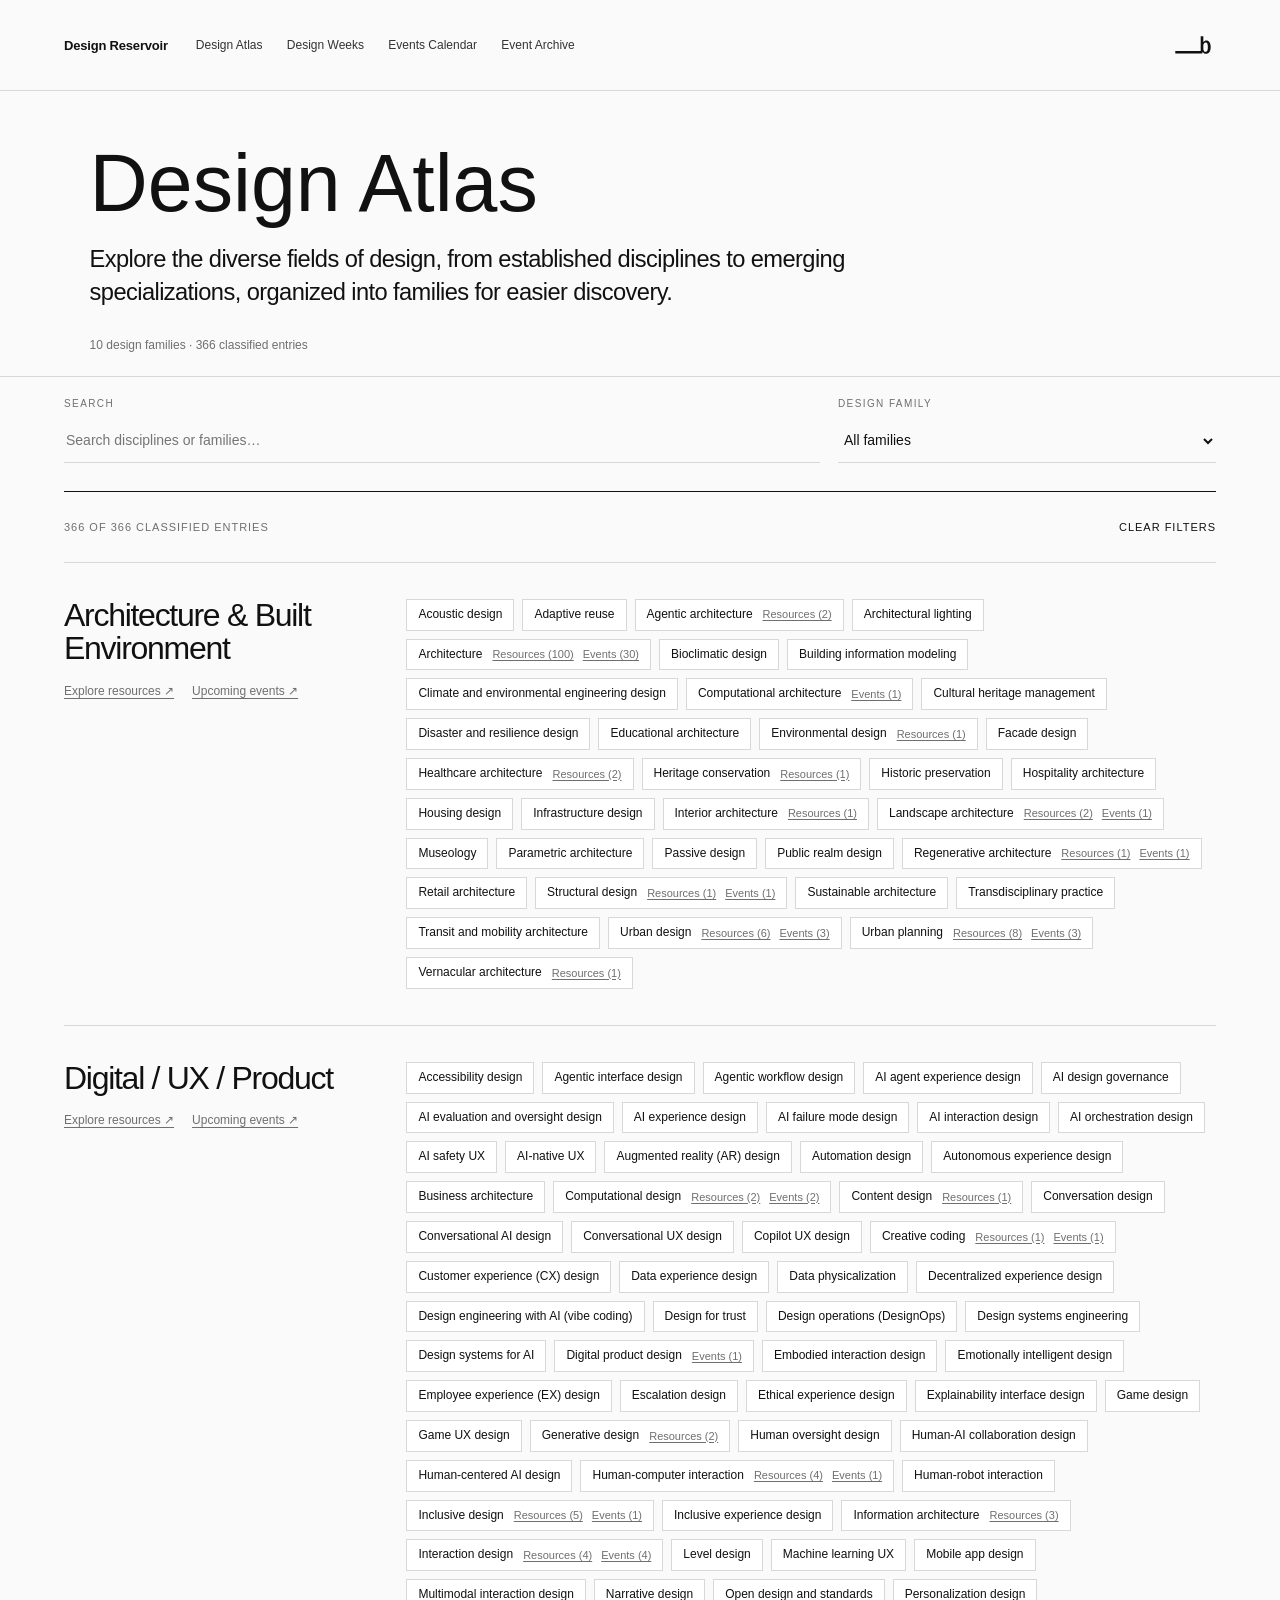
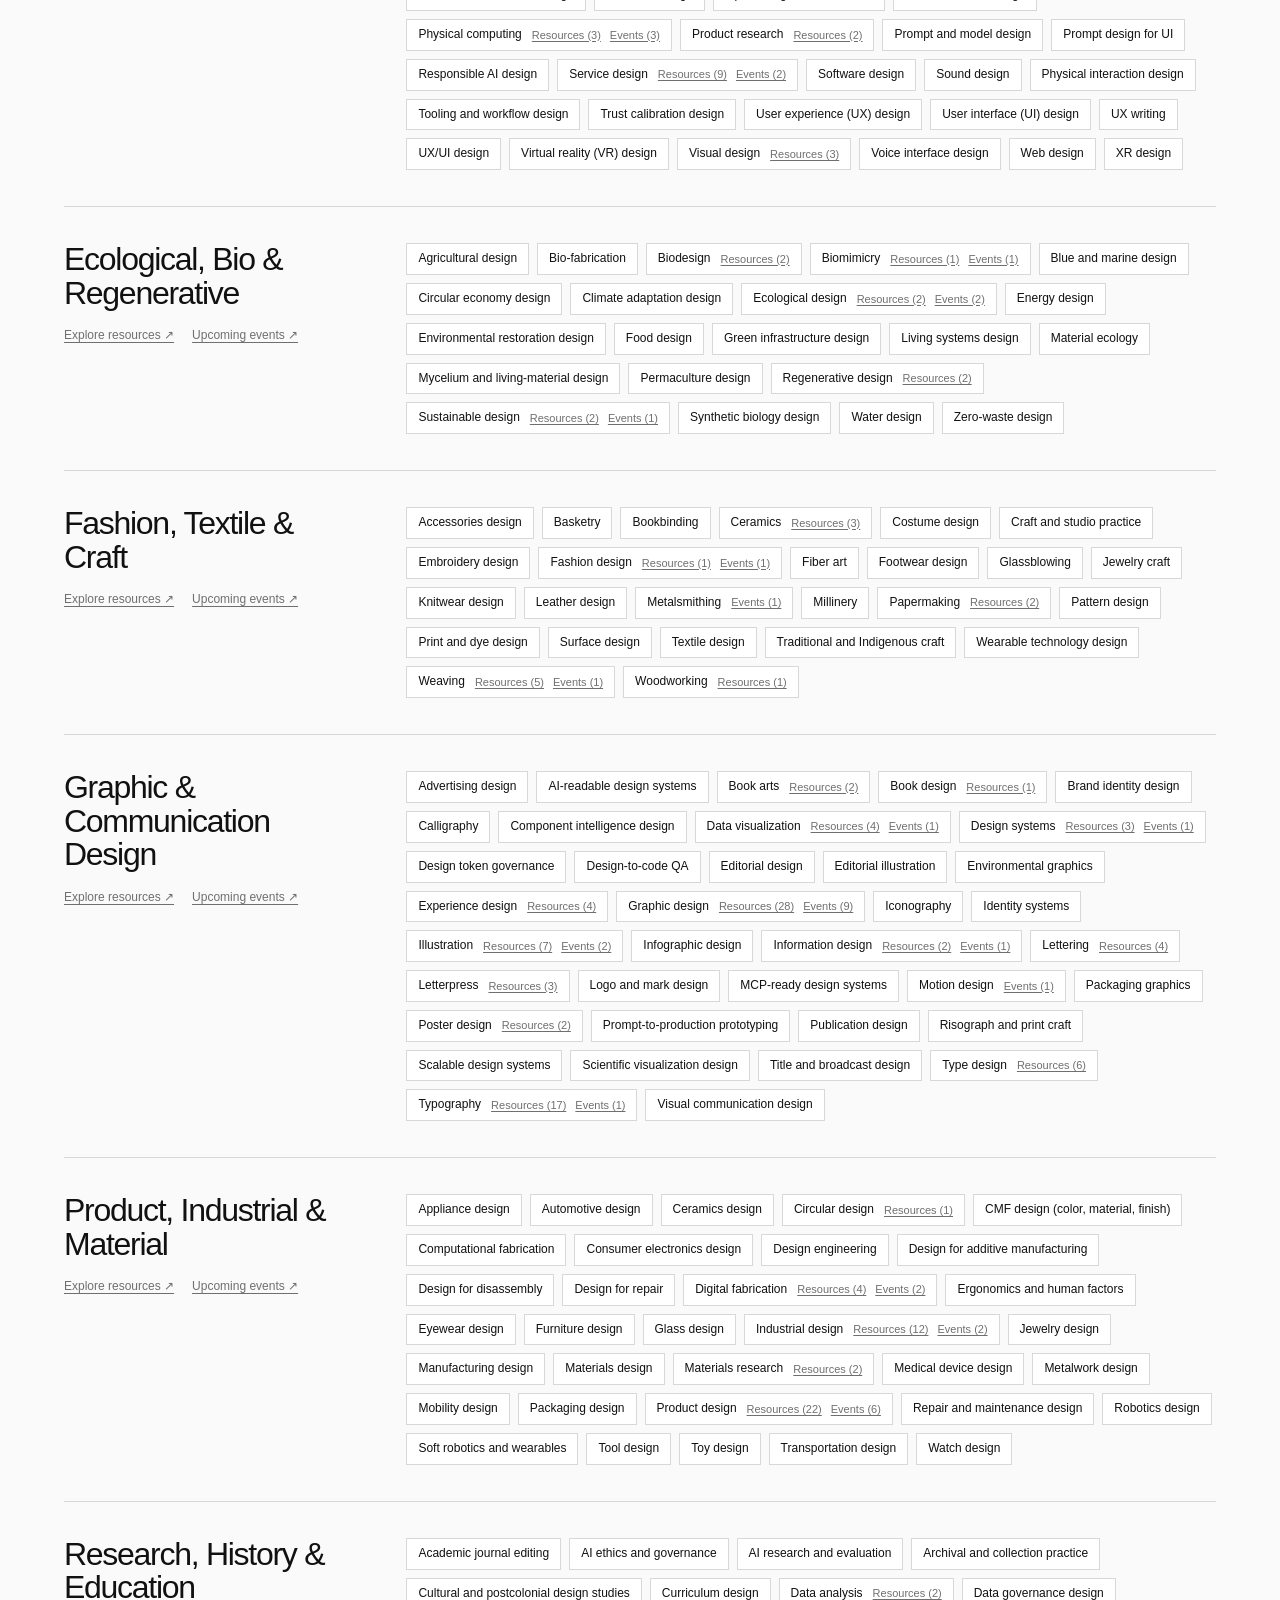
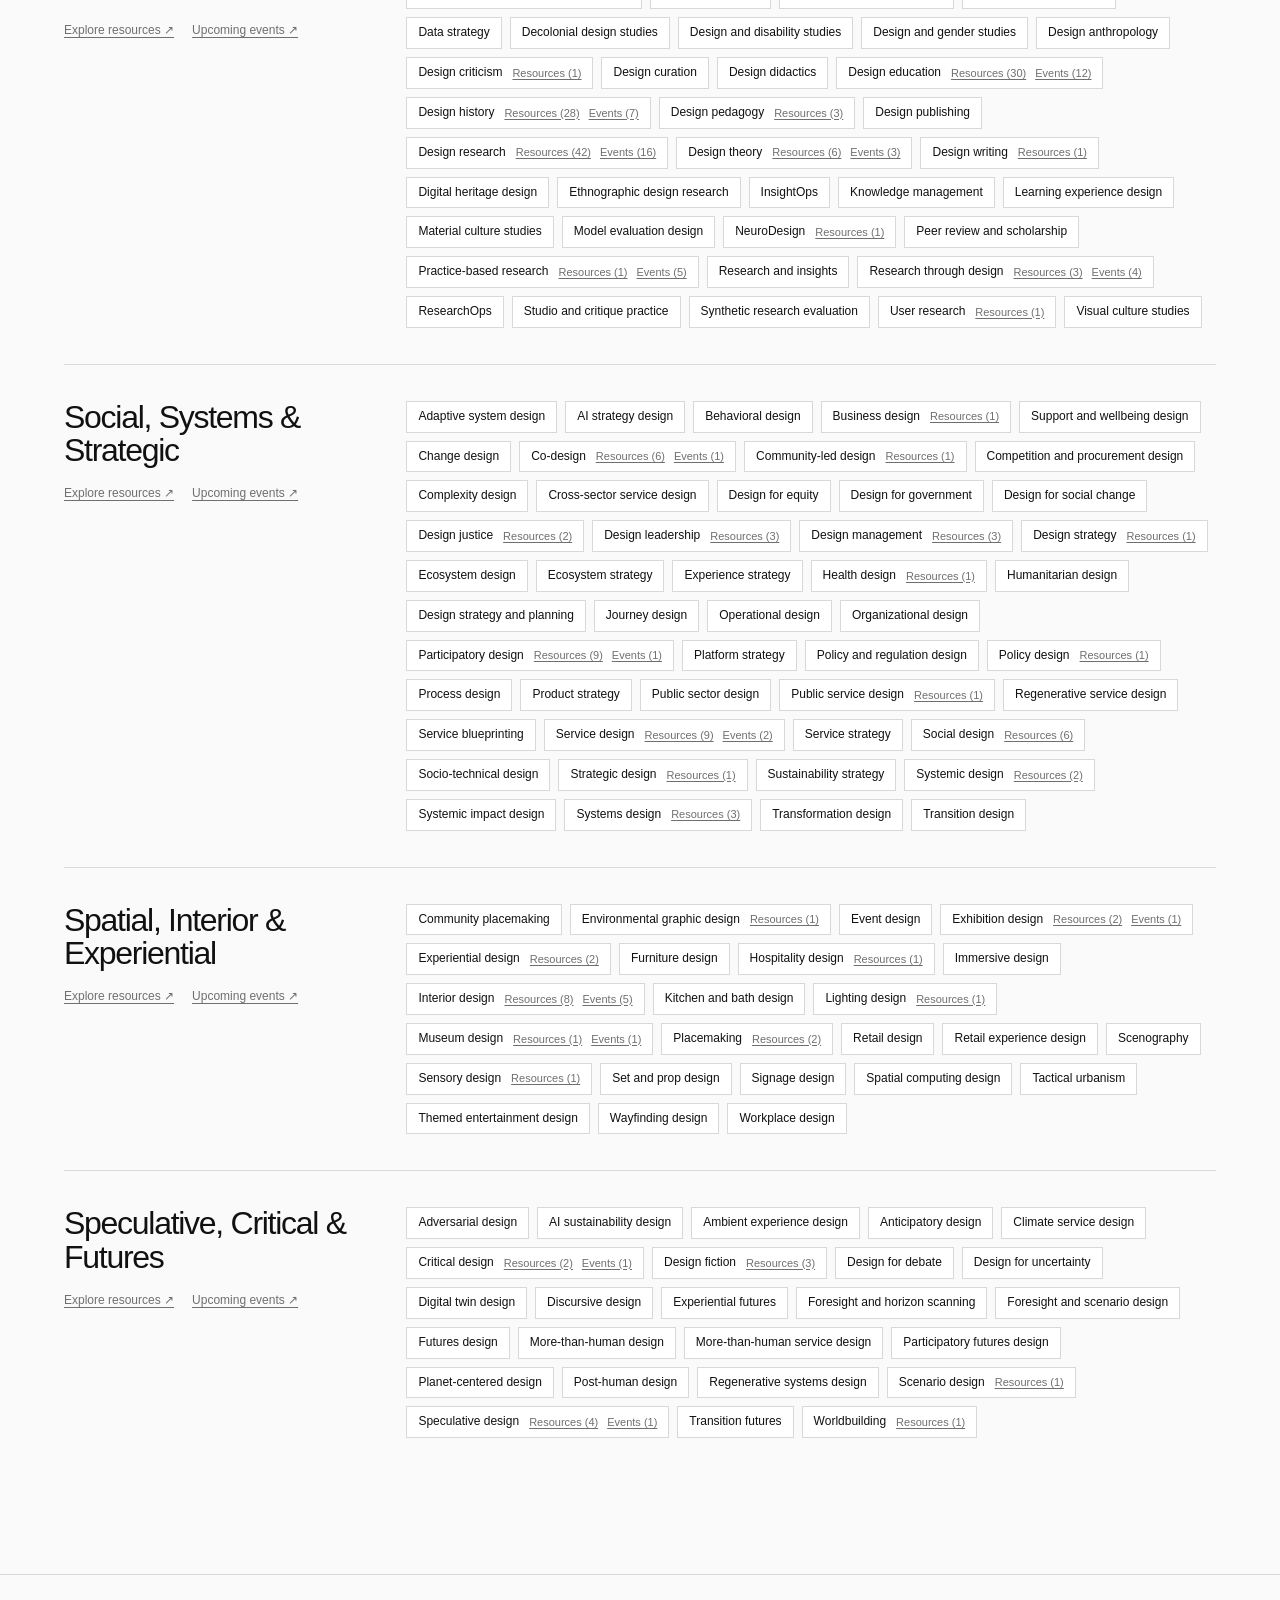
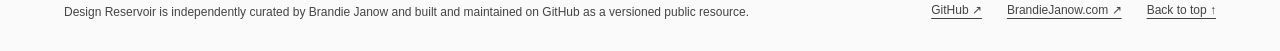
==== atlas/index.html @ b949bc86 "Refresh logo styling and archive analysis assets" ====
<!doctype html>
<html lang="en">
<head>
  <link rel="icon" type="image/png" href="../assets/favicon.png?v=20261018square">
  <meta charset="utf-8">
  <meta name="viewport" content="width=device-width,initial-scale=1">
  <meta name="description" content="The Design Atlas: a searchable interdisciplinary reference mapping hundreds of design practices across ten overlapping families.">
  <title>Design Atlas | Design Reservoir</title>
  <link rel="stylesheet" href="../styles.css?v=20261120logo46">
  <link rel="stylesheet" href="./styles.css?v=20261120logo46">

  <link rel="canonical" href="https://brandiejanow.github.io/design-reservoir/atlas/">
  <meta property="og:type" content="website">
  <meta property="og:title" content="Design Atlas | Design Reservoir">
  <meta property="og:description" content="The Design Atlas: a searchable interdisciplinary reference mapping hundreds of design practices across ten overlapping families.">
  <meta property="og:url" content="https://brandiejanow.github.io/design-reservoir/atlas/">
  <meta property="og:site_name" content="Design Reservoir">
  <meta property="og:image" content="https://brandiejanow.github.io/design-reservoir/assets/social-preview.png?v=20261030">
  <meta property="og:image:secure_url" content="https://brandiejanow.github.io/design-reservoir/assets/social-preview.png?v=20261030">
  <meta property="og:image:type" content="image/png">
  <meta property="og:image:width" content="1200">
  <meta property="og:image:height" content="630">
  <meta property="og:image:alt" content="Design Reservoir link preview graphic">
  <meta name="twitter:card" content="summary_large_image">
  <meta name="twitter:title" content="Design Atlas | Design Reservoir">
  <meta name="twitter:description" content="The Design Atlas: a searchable interdisciplinary reference mapping hundreds of design practices across ten overlapping families.">
  <meta name="twitter:image" content="https://brandiejanow.github.io/design-reservoir/assets/social-preview.png?v=20261030">
</head>
<body class="page-atlas">
  <header id="top" class="site-nav">
    <a class="site-home" href="../">Design Reservoir</a>
    <nav class="desktop-nav" aria-label="Sections">

      <a href="../atlas/" class="active" aria-current="page">Design Atlas</a>
      <a href="../design-weeks/">Design Weeks</a>
      <a href="../events/">Events Calendar</a>
      <a href="../events/archive.html">Event Archive</a>
    </nav>
    <details class="mobile-nav">
      <summary>Explore <span class="menu-symbol" aria-hidden="true">☰</span></summary>
      <nav aria-label="Mobile sections">
        <a href="../">All Resources</a>

        <a href="../atlas/" class="active" aria-current="page">Design Atlas</a>
        <a href="../design-weeks/">Design Weeks</a>
        <a href="../events/">Events Calendar</a>
        <a href="../events/archive.html">Event Archive</a>
      </nav>
    </details>
    <span class="name" aria-label="Brandie Janow logo"><img src="../assets/b-logo.svg" alt=""></span>
  </header>
  <main>
    <section class="hero">
      <h1>Design Atlas</h1>
      <p class="intro">Explore the diverse fields of design, from established disciplines to emerging specializations, organized into families for easier discovery.</p>
      <p class="meta"><span id="familyCount">10</span> design families · <span id="disciplineCount">…</span> classified entries</p>
    </section>
    <section class="directory atlas-directory">
      <div class="toolbar atlas-toolbar">
        <label class="search"><span>Search</span><input id="search" type="search" placeholder="Search disciplines or families…" autocomplete="off"></label>
        <label><span>Design family</span><select id="family"><option value="">All families</option></select></label>
      </div>
      <div class="directory-head"><p id="resultCount">Loading…</p><button id="clear" type="button">Clear filters</button></div>
      <div id="groups"></div>
      <p id="empty" class="empty" hidden>No disciplines match that search.</p>
    </section>
    
  </main>
<footer class="reservoir-footer"><p>Design Reservoir is independently curated by Brandie Janow and built and maintained on GitHub as a versioned public resource.</p><nav aria-label="Footer navigation"><a href="https://github.com/brandiejanow/design-reservoir" target="_blank" rel="noopener">GitHub ↗</a><a href="https://www.brandiejanow.com/" target="_top">BrandieJanow.com ↗</a><a href="#top" class="back-to-top">Back to top ↑</a></nav></footer>
  <script src="./app.js?v=20261022sources"></script>
</body>
</html>
---- styles.css ----
:root{--ink:#111;--muted:#6f6f6f;--line:#d8d8d8;--paper:#fafafa;--soft:#f6f6f4}
*{box-sizing:border-box}html{scroll-behavior:smooth}body{margin:0;background:var(--paper);color:var(--ink);font-family:"Helvetica Neue",Helvetica,Arial,sans-serif;-webkit-font-smoothing:antialiased}
a{color:inherit}.site-nav{min-height:82px;display:flex;align-items:center;justify-content:space-between;gap:28px;padding:22px clamp(22px,5vw,74px);border-bottom:1px solid var(--line)}
.name{text-decoration:none;display:inline-flex;align-items:center;margin-left:auto;flex:0 0 auto}.name img{width:46px;height:46px;display:block;object-fit:contain}.site-nav nav{display:flex;gap:28px;flex-wrap:wrap;justify-content:flex-end}.site-nav nav a{text-decoration:none;font-size:12px;color:#333}.site-nav nav a:hover{text-decoration:underline;text-underline-offset:4px}
main{max-width:1600px;margin:0 auto}.hero{padding:clamp(66px,9vw,142px) clamp(22px,7vw,108px) clamp(60px,8vw,112px);border-bottom:1px solid var(--line)}
.eyebrow{margin:0 0 28px;font-size:11px;text-transform:uppercase;letter-spacing:.18em}.hero h1{margin:0;max-width:1100px;font-weight:400;font-size:clamp(58px,9vw,138px);line-height:1.02;letter-spacing:0}
.reservoir-word{letter-spacing:.025em;font-kerning:none}.intro{max-width:780px;margin:44px 0 28px;font-size:clamp(20px,2.2vw,30px);line-height:1.28;letter-spacing:-.025em}.meta{margin:0;color:var(--muted);font-size:12px}
.directory{padding:34px clamp(22px,5vw,74px) 100px}.toolbar{display:grid;grid-template-columns:1.7fr repeat(3,1fr);gap:18px;padding:8px 0 28px;border-bottom:1px solid var(--ink)}
.toolbar label{display:flex;flex-direction:column;gap:10px}.toolbar label>span{font-size:10px;text-transform:uppercase;letter-spacing:.14em;color:var(--muted)}
input,select{width:100%;min-height:44px;border:0;border-bottom:1px solid var(--line);border-radius:0;background:transparent;padding:0 2px;font:inherit;font-size:14px;color:var(--ink);outline:none}
input:focus,select:focus{border-bottom-color:var(--ink)}.directory-head{display:flex;justify-content:space-between;align-items:center;padding:18px 0;color:var(--muted);font-size:11px;text-transform:uppercase;letter-spacing:.09em}
#clear{border:0;background:none;padding:0;font:inherit;font-size:11px;text-transform:uppercase;letter-spacing:.09em;color:var(--ink);cursor:pointer}
.resource-list{border-top:1px solid var(--line)}.resource{display:grid;grid-template-columns:minmax(190px,1fr) minmax(300px,1.8fr) minmax(180px,.9fr) 48px;gap:34px;align-items:start;padding:26px 0;border-bottom:1px solid var(--line)}
.resource h2{margin:0;font-weight:400;font-size:clamp(23px,2.2vw,34px);line-height:1.02;letter-spacing:-.04em}.description{margin:0;color:#393939;font-size:14px;line-height:1.55;max-width:720px}
.taxonomy{display:flex;flex-direction:column;gap:7px;font-size:11px;line-height:1.45;color:var(--muted)}.taxonomy strong{font-weight:400;color:var(--ink)}.visit{text-decoration:none;font-size:22px;line-height:1}.visit:hover{opacity:.45}
.empty{padding:70px 0;color:var(--muted)}.note{padding:48px clamp(22px,5vw,74px) 78px;border-top:1px solid var(--line)}.note p{max-width:820px;margin:0;font-size:14px;line-height:1.55;color:#3c3c3c}.note a{text-underline-offset:3px}
footer{display:flex;justify-content:space-between;gap:20px;padding:28px clamp(22px,5vw,74px);border-top:1px solid var(--line);font-size:11px;color:var(--muted)}footer a{text-underline-offset:3px}
body.embed .site-nav,body.embed footer{display:none}body.embed .hero{padding-top:42px}
@media(max-width:1050px){.toolbar{grid-template-columns:1fr 1fr}.resource{grid-template-columns:1fr 1.8fr 42px}.taxonomy{grid-column:1/3;flex-direction:row;flex-wrap:wrap;gap:6px 18px}.visit{grid-column:3;grid-row:1}}
@media(max-width:700px){.site-nav{align-items:center}.site-nav .desktop-nav{display:none}.hero h1{font-size:clamp(54px,18vw,84px);line-height:1.02}.toolbar{grid-template-columns:1fr}.resource{grid-template-columns:1fr 40px;gap:16px 18px}.resource h2{grid-column:1}.description{grid-column:1/3}.taxonomy{grid-column:1/3}.visit{grid-column:2;grid-row:1}.note{padding-bottom:56px}footer{flex-direction:column}}

.quick-links{display:flex;flex-wrap:wrap;gap:12px 28px;margin:25px 0 0;font-size:13px}.quick-links a{text-underline-offset:4px}


/* Consistent, accessible way back to the main index on every device. */
.site-home{font-size:13px;letter-spacing:-.015em;font-weight:600;text-decoration:none;white-space:nowrap;flex:0 0 auto}
.site-home:hover{text-decoration:underline;text-underline-offset:5px}
.desktop-nav{justify-content:center!important;gap:clamp(12px,1.9vw,28px)!important}
.mobile-nav{display:none;position:relative}
.mobile-nav summary{list-style:none;cursor:pointer;display:flex;align-items:center;justify-content:center;gap:9px;min-height:44px;min-width:100px;padding:0 10px;border:1px solid var(--line);font-size:12px}
.mobile-nav summary::-webkit-details-marker{display:none}
.mobile-nav summary:focus-visible,.site-home:focus-visible,.mobile-nav nav a:focus-visible{outline:2px solid var(--ink);outline-offset:3px}
.mobile-nav .menu-symbol{font-size:17px;font-weight:400;line-height:1}
.mobile-nav nav{position:absolute;right:0;top:calc(100% + 8px);z-index:30;width:min(280px,calc(100vw - 32px));display:flex!important;flex-direction:column;gap:0!important;flex-wrap:nowrap;align-items:stretch;justify-content:flex-start;background:var(--paper);border:1px solid var(--line);box-shadow:0 10px 20px rgba(0,0,0,.08)}
.mobile-nav nav a{padding:15px 19px;font-size:14px!important;min-height:48px;border-bottom:1px solid var(--line);text-decoration:none}
.mobile-nav nav a:last-child{border-bottom:0}
.mobile-nav nav a:hover,.mobile-nav nav a.active{background:var(--soft)}
@media(max-width:950px){
 .site-nav{padding:13px clamp(15px,4vw,30px);min-height:66px;gap:13px}
 .site-nav .desktop-nav{display:none}
 .mobile-nav{display:block;margin-left:auto}
 .name{margin-left:0}
 .name img{width:29px;height:29px}
}
@media(max-width:700px){
 .site-nav{align-items:center;flex-wrap:nowrap}
 .site-home{font-size:13px}
 .mobile-nav summary{min-width:89px}
 .hero{padding-top:clamp(43px,8vw,60px);padding-bottom:clamp(46px,8vw,75px)}
 body.embed .site-nav{display:flex}
 body.embed .hero{padding-top:46px}
}

/* Short directory pages keep the main index easy to browse. */
.pagination{display:flex;justify-content:space-between;align-items:center;gap:24px;padding:26px 0 0;font-size:13px}
.pagination[hidden]{display:none}
.pagination button{border:1px solid var(--ink);background:transparent;color:var(--ink);padding:11px 19px;cursor:pointer;font:inherit}
.pagination button:hover:not(:disabled){background:var(--ink);color:var(--paper)}
.pagination button:disabled{opacity:.26;cursor:default}
.pagination span{color:var(--muted)}
@media(max-width:700px){.pagination{gap:10px}.pagination button{padding:10px 13px}}

/* Consistent institutional footer across the Reservoir collections. */
.reservoir-footer{display:flex;justify-content:space-between;align-items:flex-start;flex-wrap:wrap;gap:20px 40px;padding:28px clamp(22px,5vw,74px);border-top:1px solid var(--line);font-size:12px;color:#444}
.reservoir-footer p{max-width:850px;margin:0;line-height:1.65}
.reservoir-footer nav{display:flex;align-items:center;flex-wrap:wrap;gap:14px 25px;margin-left:auto}
.reservoir-footer a{text-underline-offset:4px}
.reservoir-footer .back-to-top{font-weight:500;white-space:nowrap}
@media(max-width:700px){.reservoir-footer nav{margin-left:0}}

/* Compact discovery entrance and directory search. */
.compact-hero{padding-top:clamp(29px,3.9vw,59px);padding-bottom:24px}
.compact-hero .eyebrow{margin-bottom:16px}
.compact-hero h1{font-size:clamp(49px,6.3vw,98px);line-height:1.05}
.compact-hero .intro{max-width:920px;margin:17px 0 13px;font-size:clamp(17px,1.85vw,24px);line-height:1.42}
.index-counts{font-size:12px;color:#4b4b4b;line-height:1.65}
.index-counts>span[aria-hidden]{padding:0 6px}
.collection-origin{margin:6px 0 0;font-size:11px;letter-spacing:.015em;color:#666}
.collection-origin>span{padding:0 6px}
.search-section{padding:27px clamp(22px,5vw,74px) 25px;border-bottom:1px solid var(--line);max-width:1600px;margin:0 auto}
.search-intro{display:flex;align-items:baseline;justify-content:space-between;gap:10px 20px;margin-bottom:14px}
.search-intro h2{font-size:clamp(20px,2.1vw,29px);letter-spacing:-.025em;font-weight:400;margin:0}
.search-intro p{margin:0;color:#595959;font-size:12px;line-height:1.5}
.search-section .toolbar{padding:0}
.directory{padding-top:13px}
@media(max-width:820px){.search-intro{display:block}.search-intro p{margin-top:7px}.search-section .toolbar{grid-template-columns:repeat(2,minmax(0,1fr))}}
@media(max-width:600px){.compact-hero{padding:24px 22px 21px}.compact-hero h1{font-size:clamp(46px,10vw,73px)}.compact-hero .intro{font-size:17px}.search-section{padding:25px 22px}.search-section .toolbar{grid-template-columns:1fr}}

/* KoD keeps the same directory row styling; only its title color differs. */
.resource h2.kod-title{color:#0C1A3B}

/* Clear primary navigation through paginated directory results. */
.pagination #nextPage{background:#2F5CFF;color:#fff;border-color:#2F5CFF;font-weight:600;min-width:138px;box-shadow:0 2px 6px rgba(0,0,0,.12)}
.pagination #nextPage:hover:not(:disabled){background:#0C1A3B;border-color:#0C1A3B;color:#fff}
.pagination #nextPage:focus-visible{outline:3px solid #2F5CFF;outline-offset:3px}
.pagination #nextPage:disabled{background:#e7e7e7;border-color:#d0d0d0;color:#6f6f6f;box-shadow:none;opacity:1}

/* Shared title scale and Knowledge of Design accent palette. */
:root{--kod-yellow:#FFF500;--kod-red:#FF1A1A;--kod-blue:#2F5CFF;--kod-orange:#FF4B00;--kod-pink:#FF2D95;--kod-acid:#9FFF00;--kod-purple:#D43DFF;--kod-aqua:#00F5D4;--kod-gold:#FFC700;--kod-beige:#F5EADA;--kod-purple-text:#2B0A3D;--kod-aqua-text:#0C1A3B}
.hero:not(.compact-hero){padding-top:clamp(29px,3.9vw,59px);padding-bottom:24px}
.hero:not(.compact-hero) h1{font-size:clamp(49px,6.3vw,98px);line-height:1.05}
.hero:not(.compact-hero) .intro{margin-top:17px;font-size:clamp(17px,1.85vw,24px);line-height:1.42}
.compact-hero h1{color:var(--ink)}
.page-atlas .hero h1{color:var(--ink)}
.page-weeks .hero h1{color:var(--ink)}
.page-calendar .hero h1{color:var(--ink)}
.page-archive .hero h1{color:var(--ink)}
.pagination #nextPage{background:#0C1A3B;border-color:#0C1A3B}
.pagination #nextPage:hover:not(:disabled){background:#0C1A3B;border-color:#0C1A3B}
.pagination #nextPage:focus-visible{outline-color:#0C1A3B}
@media(max-width:600px){.hero:not(.compact-hero){padding:24px 22px 21px}.hero:not(.compact-hero) h1{font-size:clamp(46px,10vw,73px)}.hero:not(.compact-hero) .intro{font-size:17px}}
---- atlas/styles.css ----
.index-nav .active{text-decoration:underline;text-underline-offset:4px}.atlas-toolbar{grid-template-columns:2fr 1fr}.atlas-family{display:grid;grid-template-columns:minmax(240px,.8fr) minmax(0,2.2fr);gap:48px;padding:36px 0;border-top:1px solid var(--line)}.atlas-family h2{margin:0;font-size:clamp(24px,2.5vw,38px);font-weight:400;letter-spacing:-.04em;line-height:1.05}.discipline-grid{display:flex;flex-wrap:wrap;gap:8px}.discipline{border:1px solid var(--line);padding:8px 11px;font-size:12px;line-height:1.15;background:#fff}.discipline:hover{border-color:var(--ink)}body.embed .index-nav{display:none}@media(max-width:800px){.atlas-toolbar{grid-template-columns:1fr}.atlas-family{grid-template-columns:1fr;gap:20px;padding:28px 0}.discipline{font-size:11px}}
.atlas-family-heading{display:flex;flex-direction:column;align-items:flex-start;gap:18px}.atlas-family-links{display:flex;flex-wrap:wrap;gap:8px 18px;font-size:12px}.atlas-family-links a{color:var(--muted);text-decoration:underline;text-underline-offset:3px}.atlas-family-links a:hover{color:var(--ink)}.discipline{display:inline-flex;align-items:center;gap:10px;flex-wrap:wrap;max-width:100%}.discipline-links{display:inline-flex;gap:9px;align-items:center;font-size:11px}.discipline-links a{color:var(--muted);text-decoration:underline;text-underline-offset:2px}.discipline-links a:hover{color:var(--ink)}
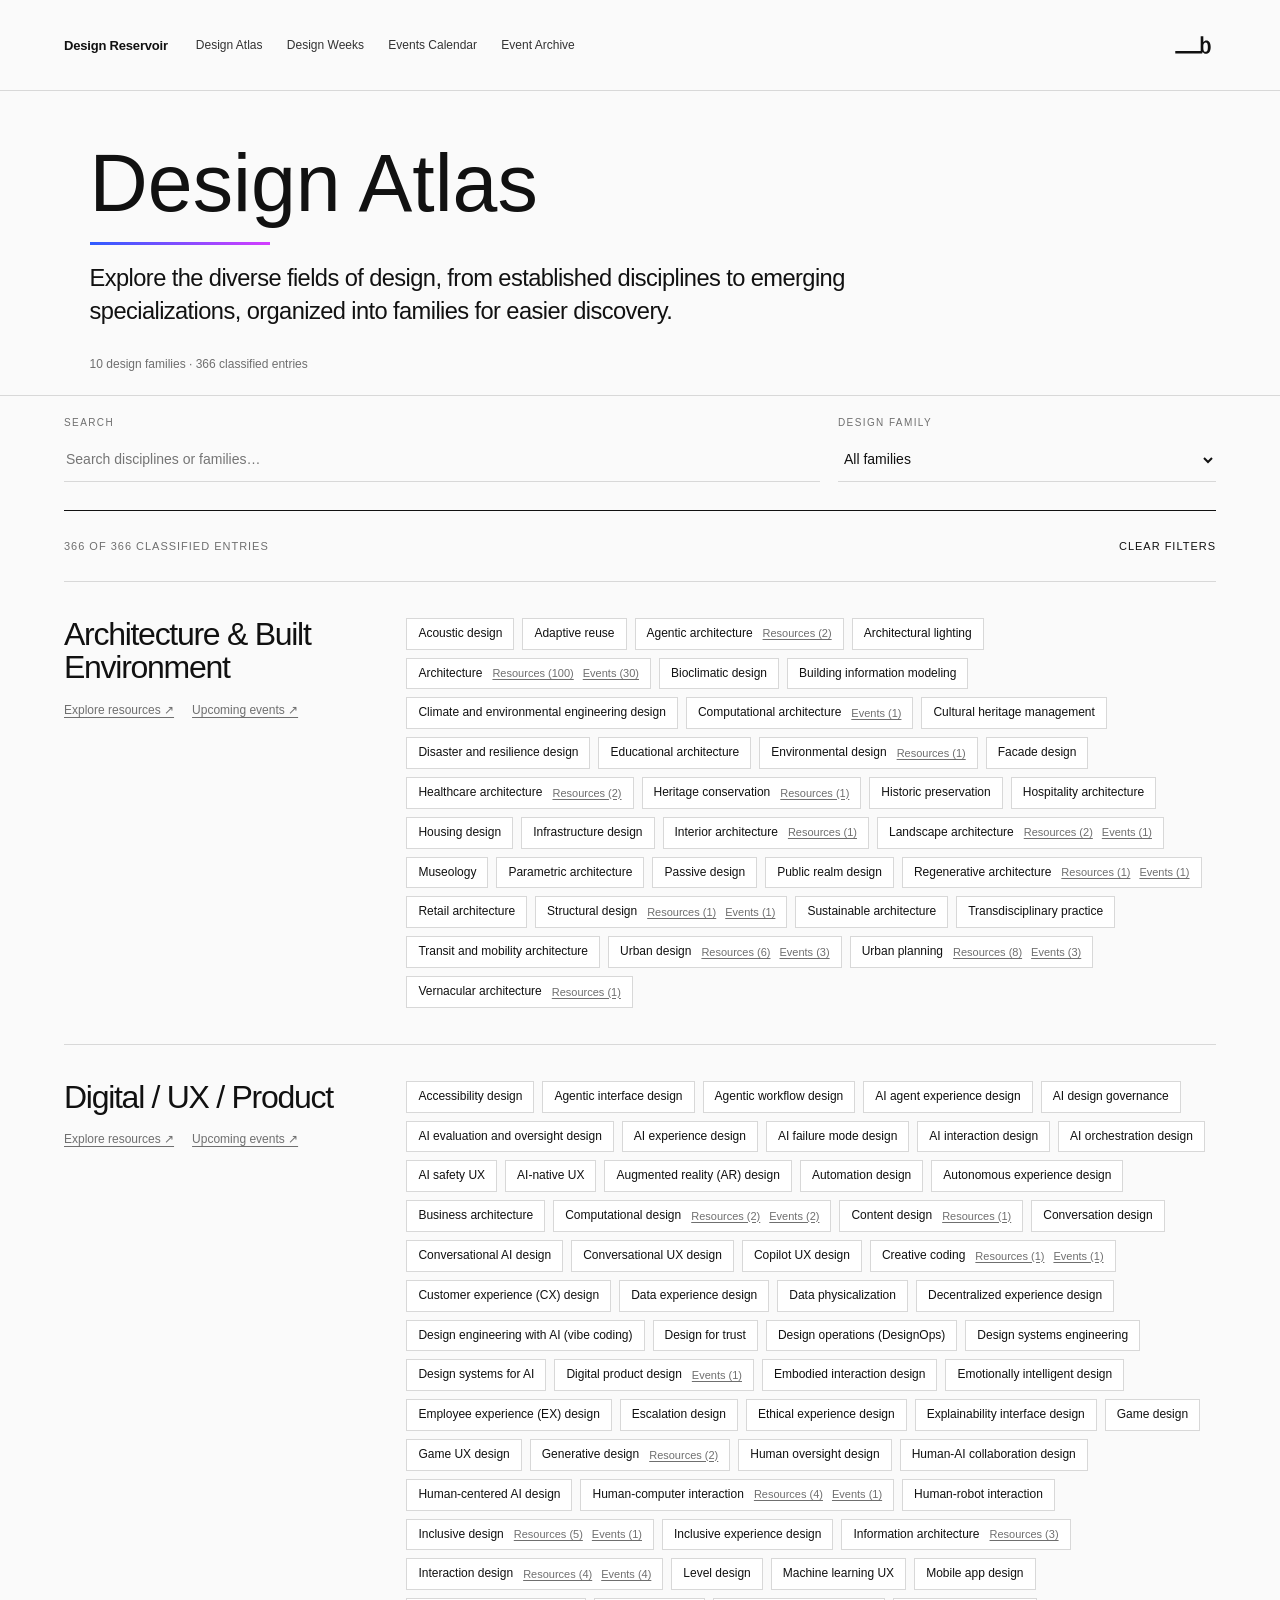
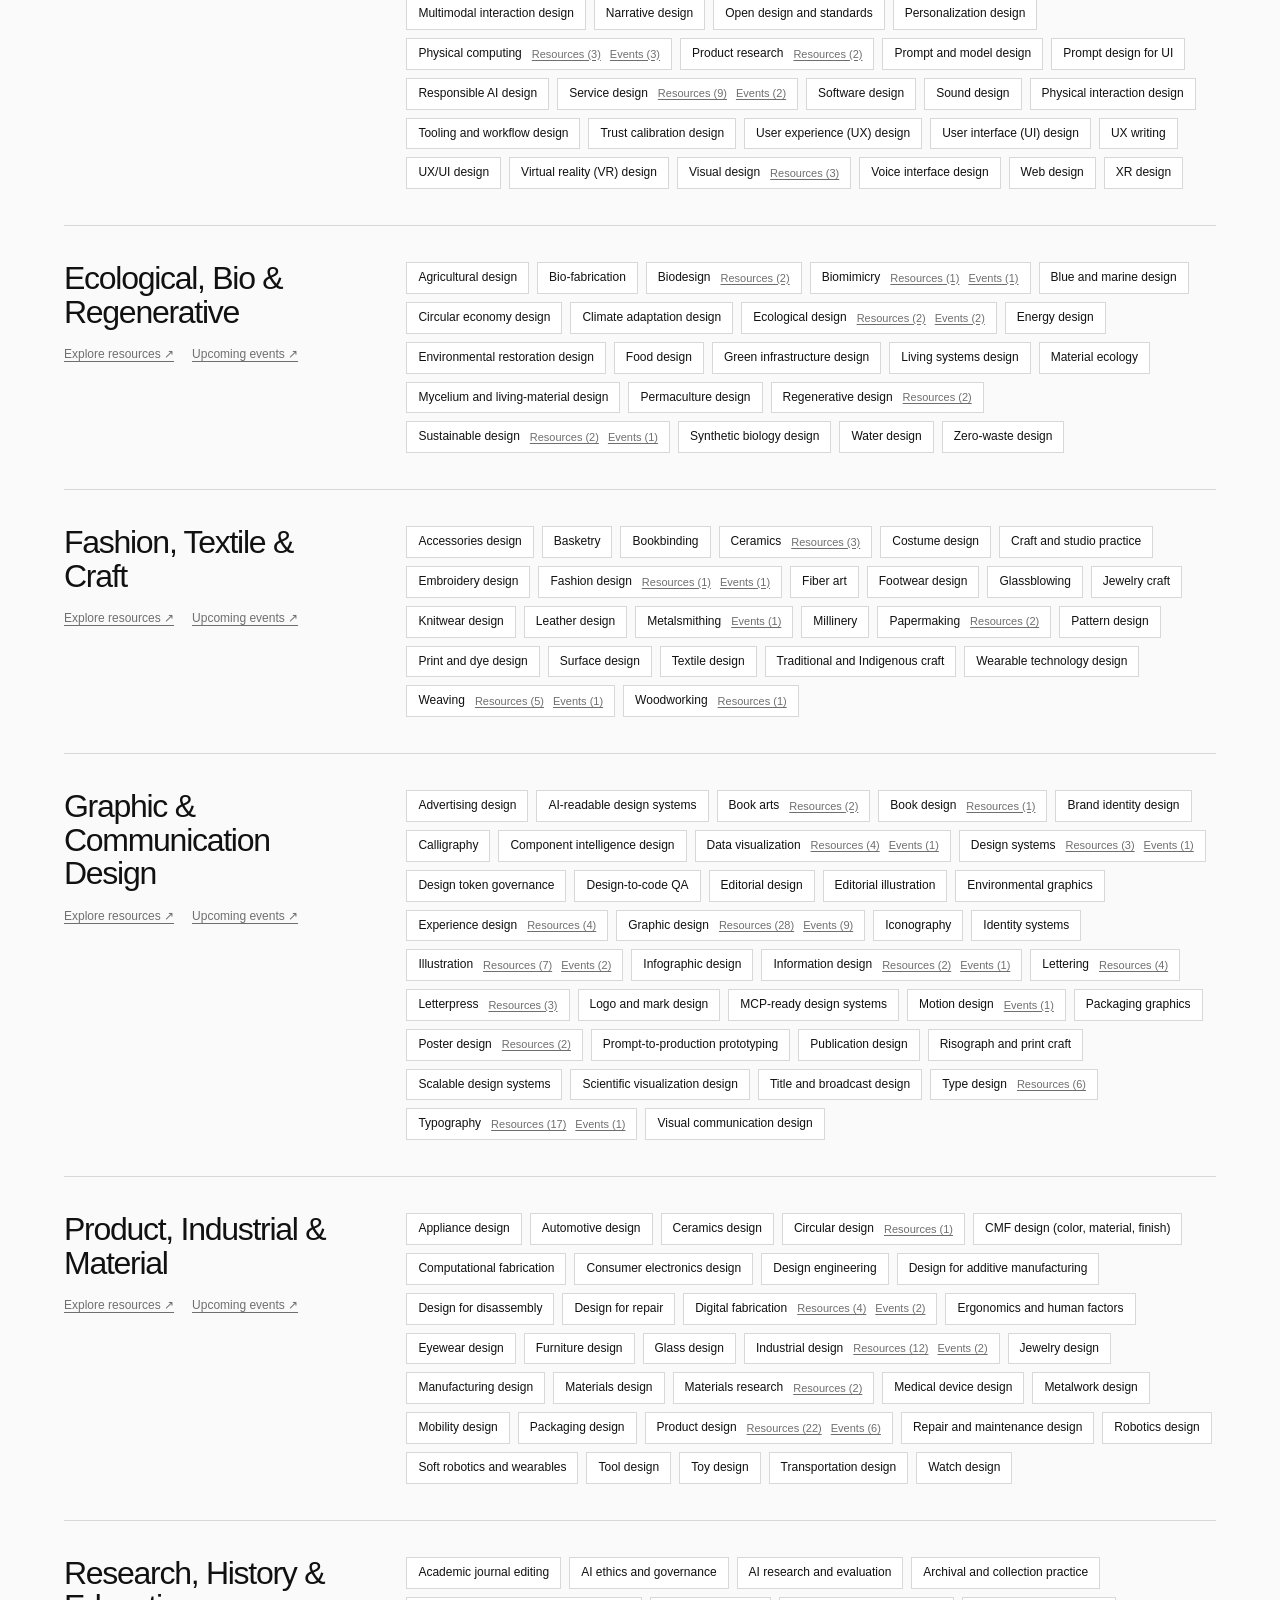
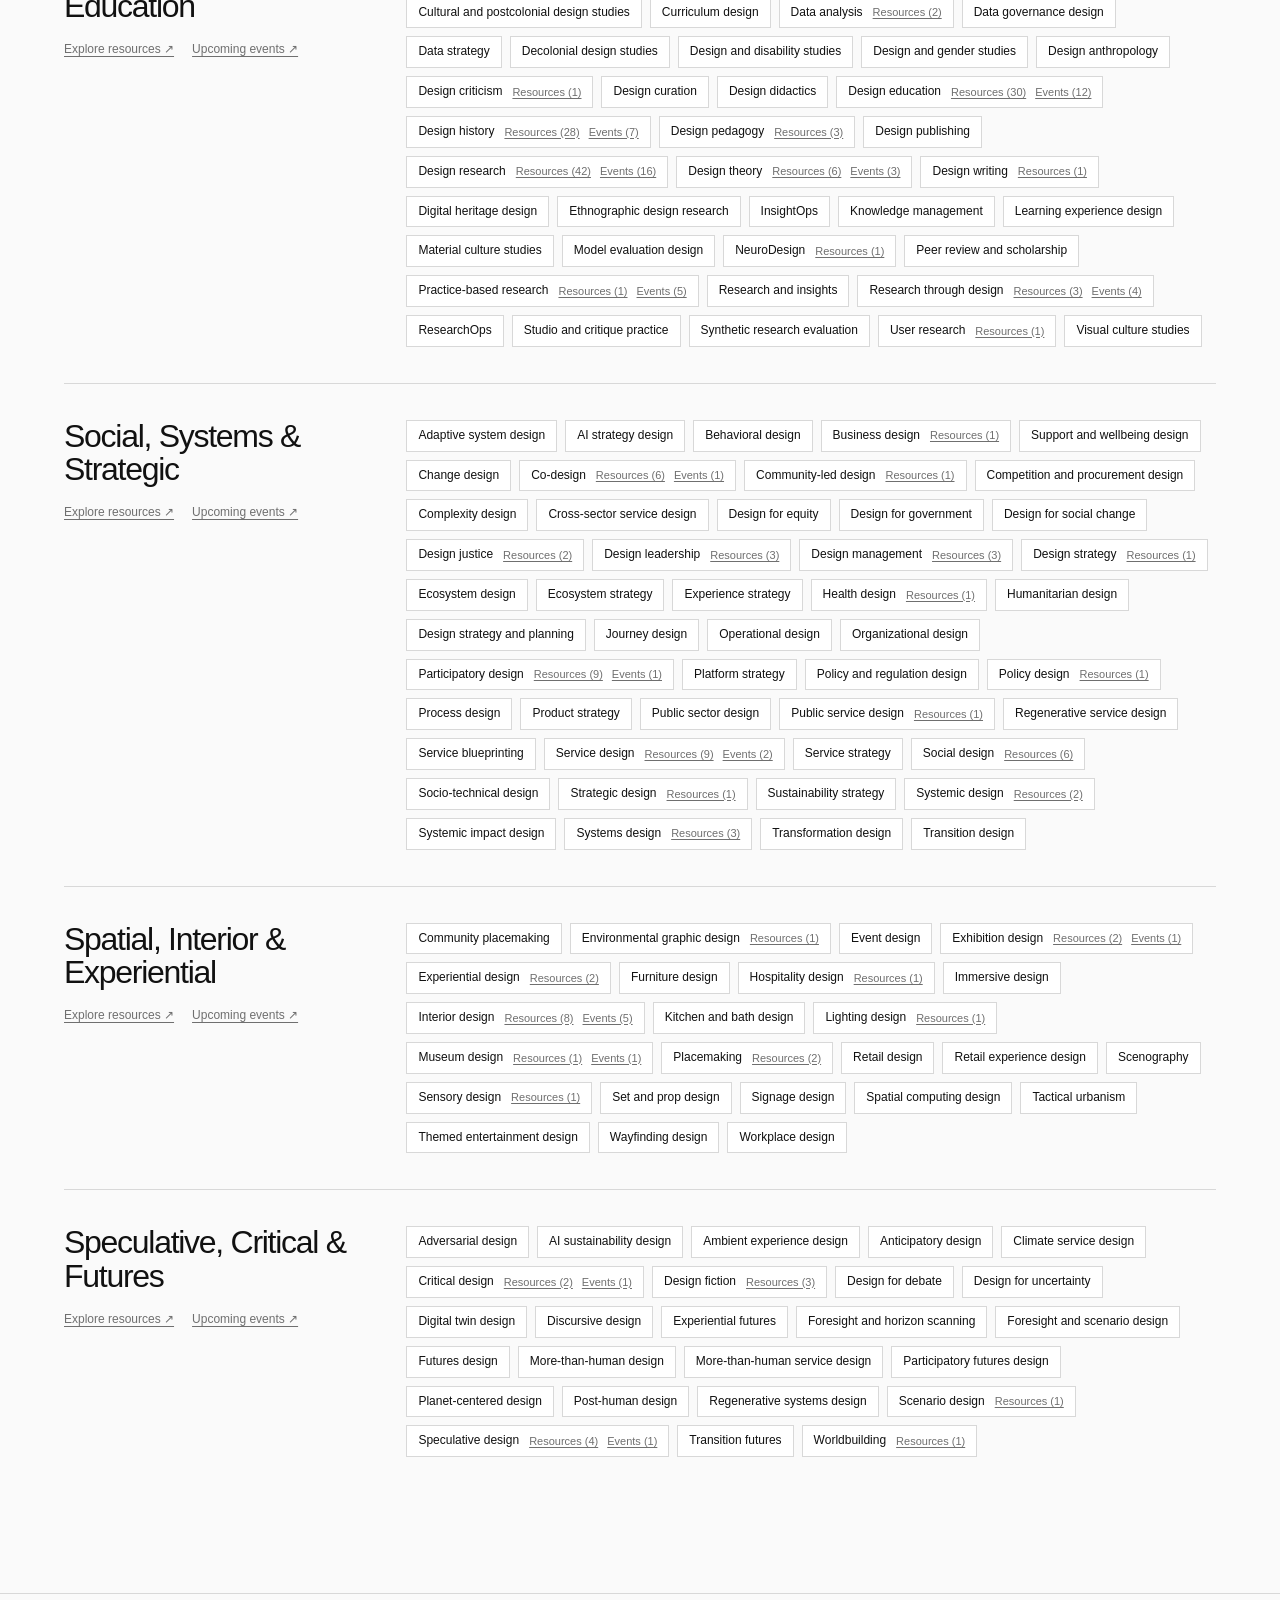
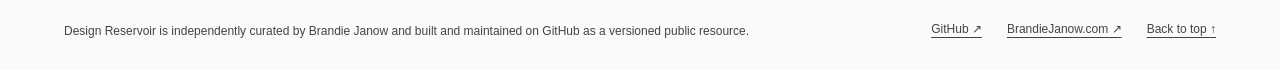
==== commit 092c6b96: "Load approved KoD brand gradient accent stylesheet" ====
--- a/atlas/index.html
+++ b/atlas/index.html
@@ -6,8 +6,8 @@
   <meta name="viewport" content="width=device-width,initial-scale=1">
   <meta name="description" content="The Design Atlas: a searchable interdisciplinary reference mapping hundreds of design practices across ten overlapping families.">
   <title>Design Atlas | Design Reservoir</title>
-  <link rel="stylesheet" href="../styles.css?v=20261120logo46">
-  <link rel="stylesheet" href="./styles.css?v=20261120logo46">
+  <link rel="stylesheet" href="../styles.css?v=20261120kodbrandgradient">
+  <link rel="stylesheet" href="./styles.css?v=20261120kodbrandgradient">
 
   <link rel="canonical" href="https://brandiejanow.github.io/design-reservoir/atlas/">
   <meta property="og:type" content="website">
--- a/styles.css
+++ b/styles.css
@@ -109,3 +109,12 @@
 .pagination #nextPage:hover:not(:disabled){background:#0C1A3B;border-color:#0C1A3B}
 .pagination #nextPage:focus-visible{outline-color:#0C1A3B}
 @media(max-width:600px){.hero:not(.compact-hero){padding:24px 22px 21px}.hero:not(.compact-hero) h1{font-size:clamp(46px,10vw,73px)}.hero:not(.compact-hero) .intro{font-size:17px}}
+
+/* KoD Brand Book 2026: restrained title accent, official colors only.
+   Electric Blue #2F5CFF + Electric Purple #D43DFF.
+   Keep headings black and all archive data visualization neutral. */
+.hero h1::after{
+  content:"";display:block;width:clamp(100px,15vw,180px);height:3px;
+  margin-top:16px;background:linear-gradient(90deg,#2F5CFF 0%,#D43DFF 100%);
+}
+@media(max-width:600px){.hero h1::after{width:110px;height:3px;margin-top:12px}}
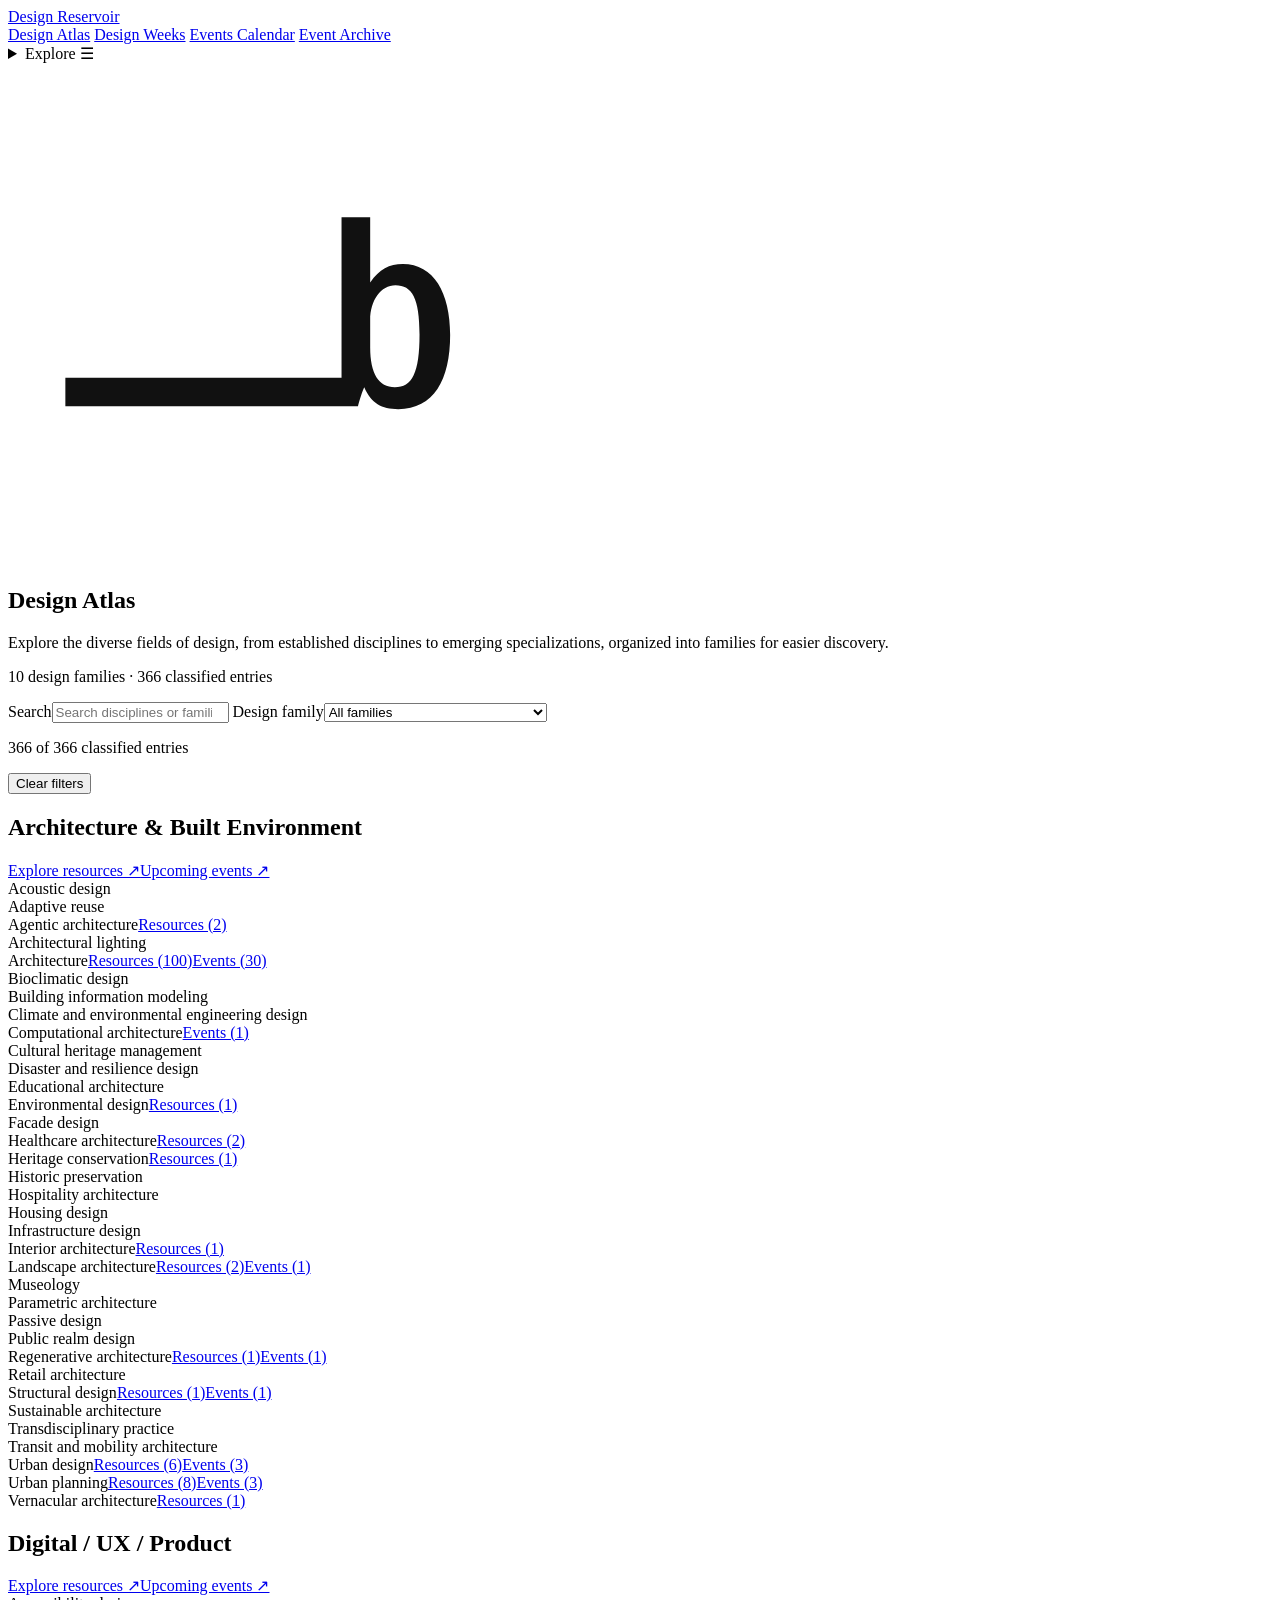
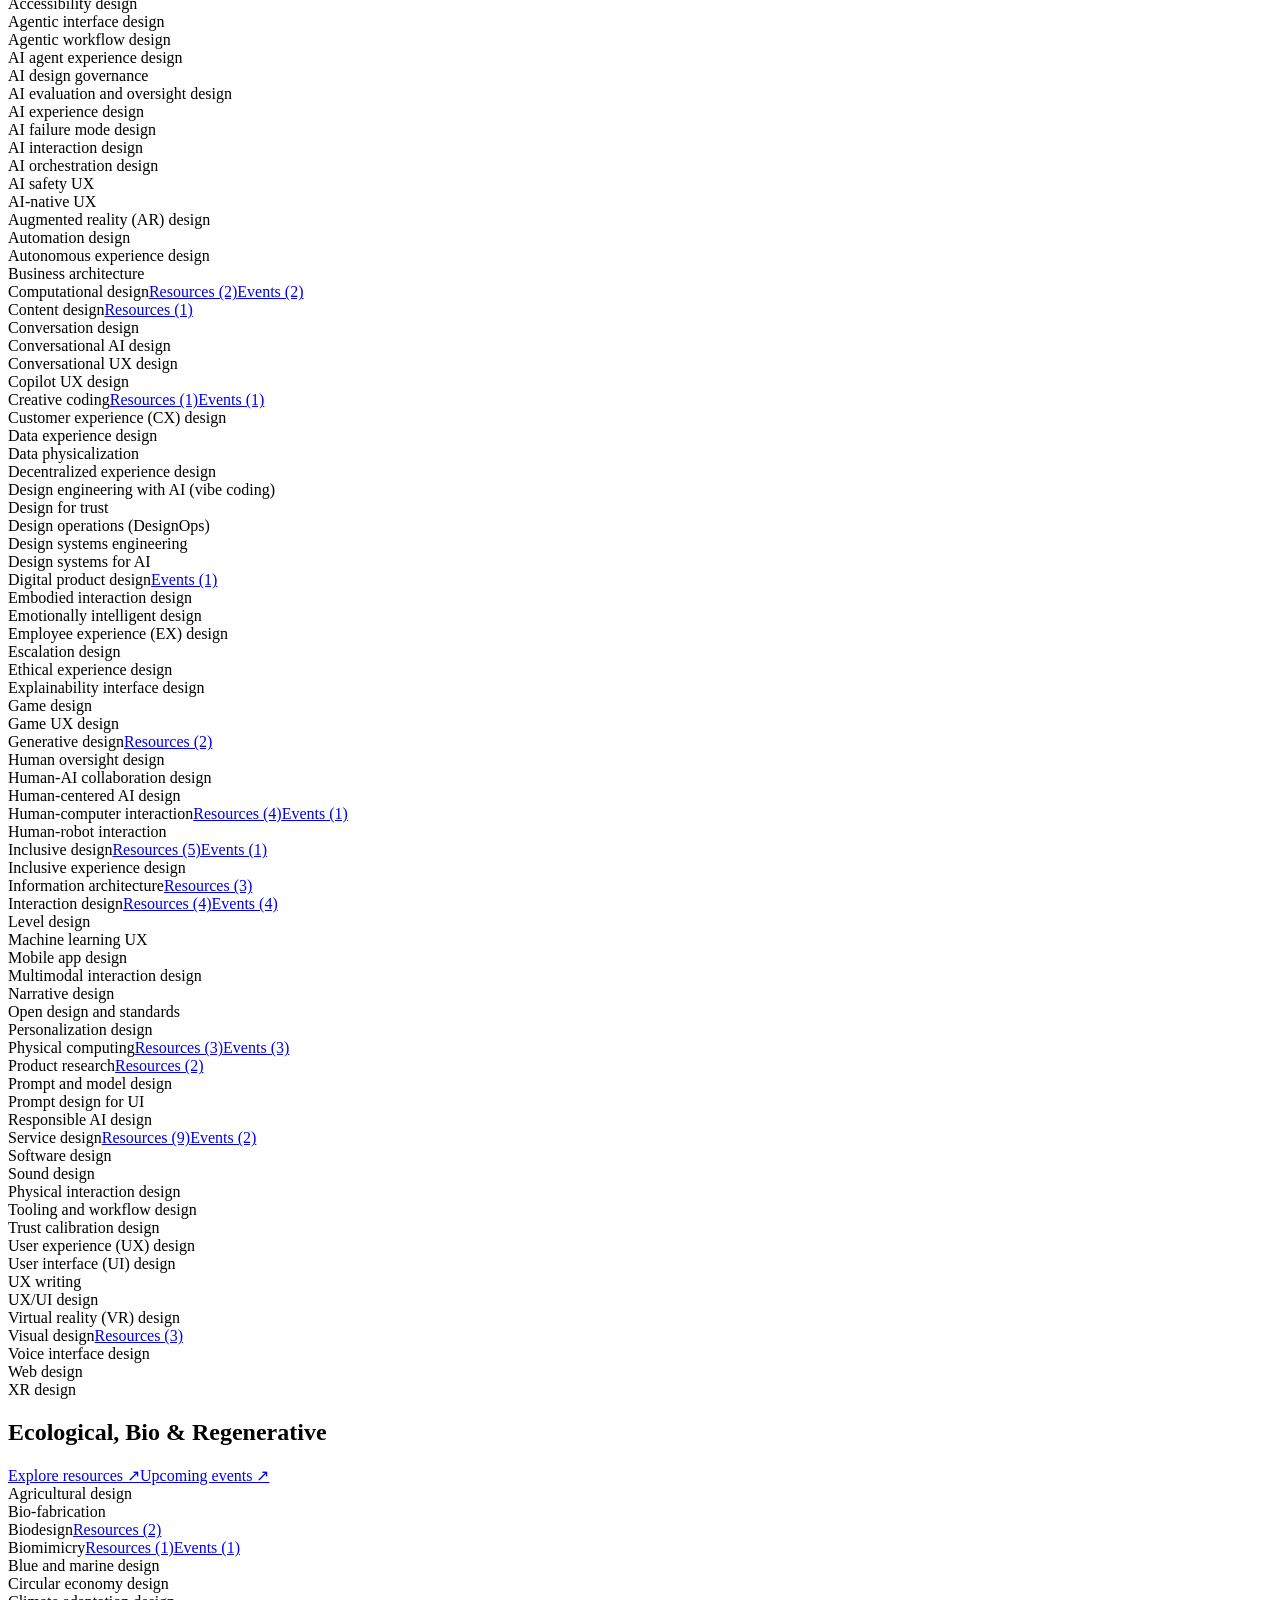
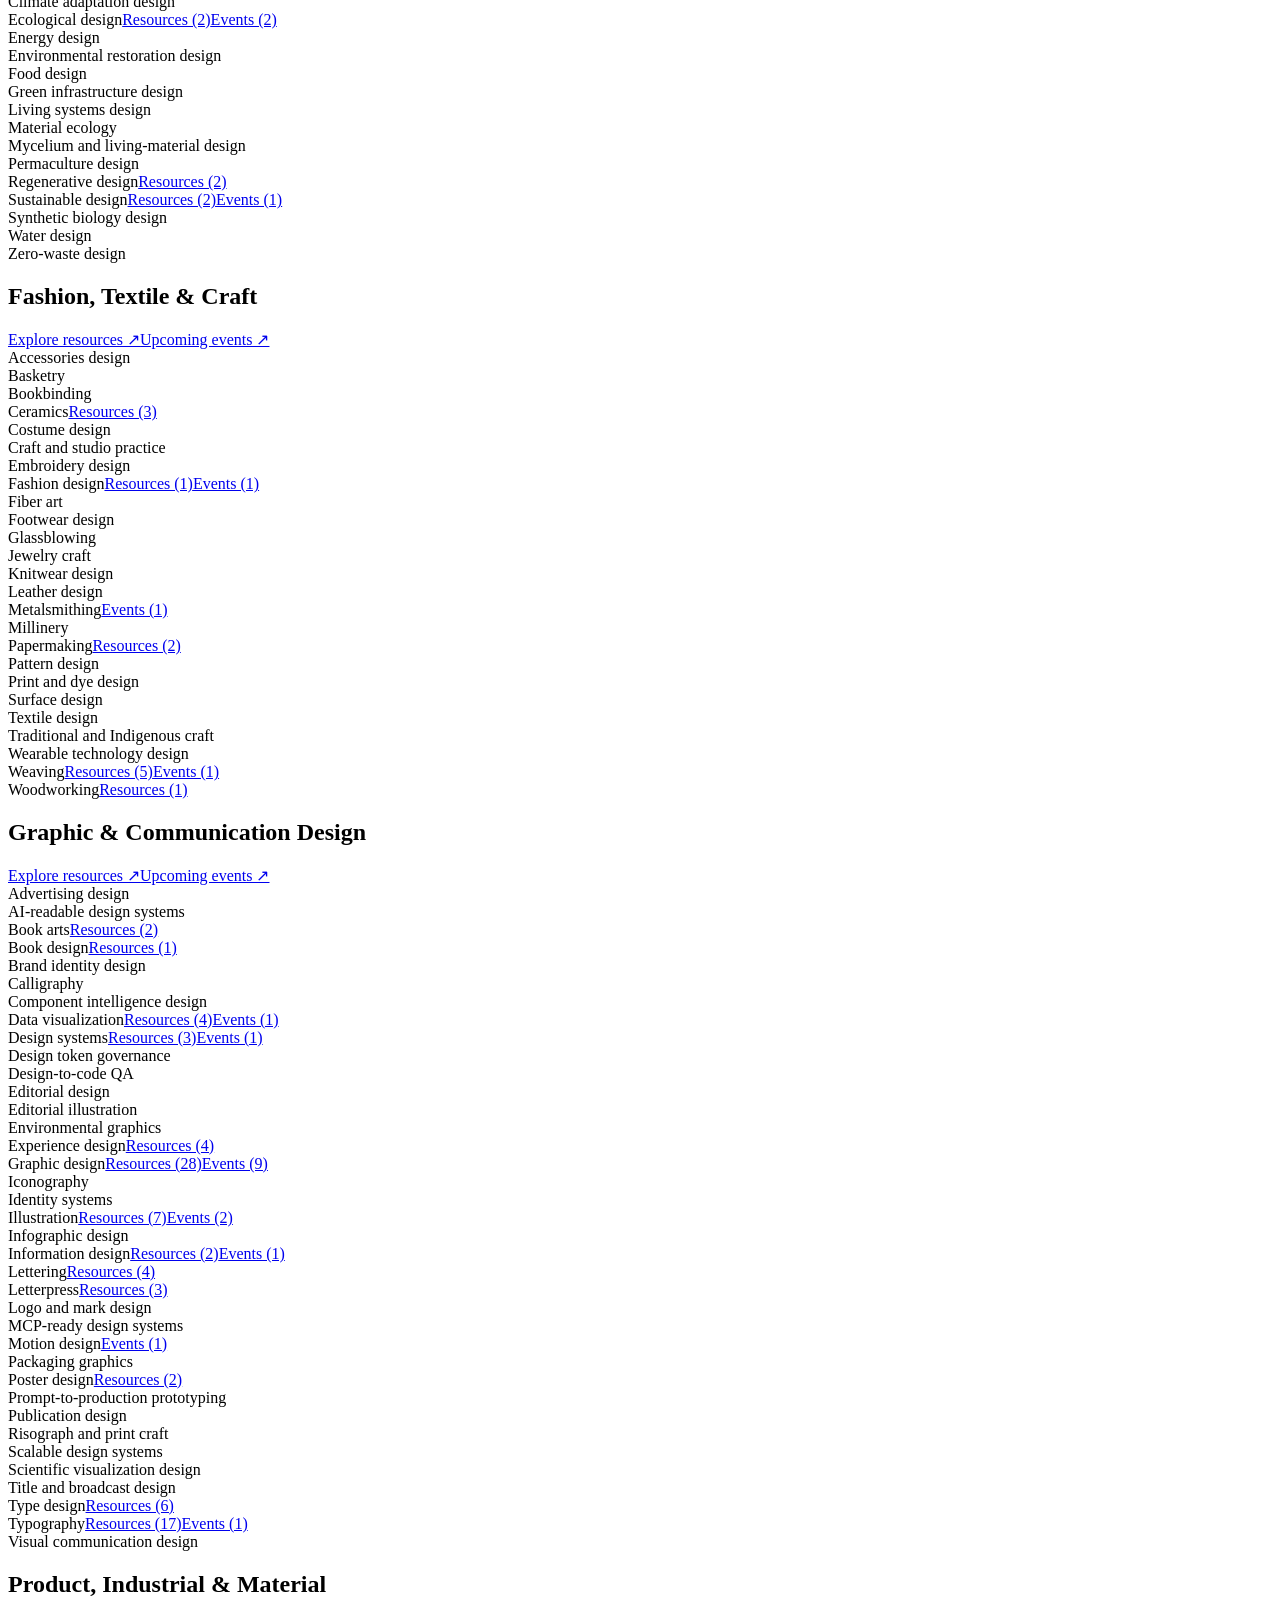
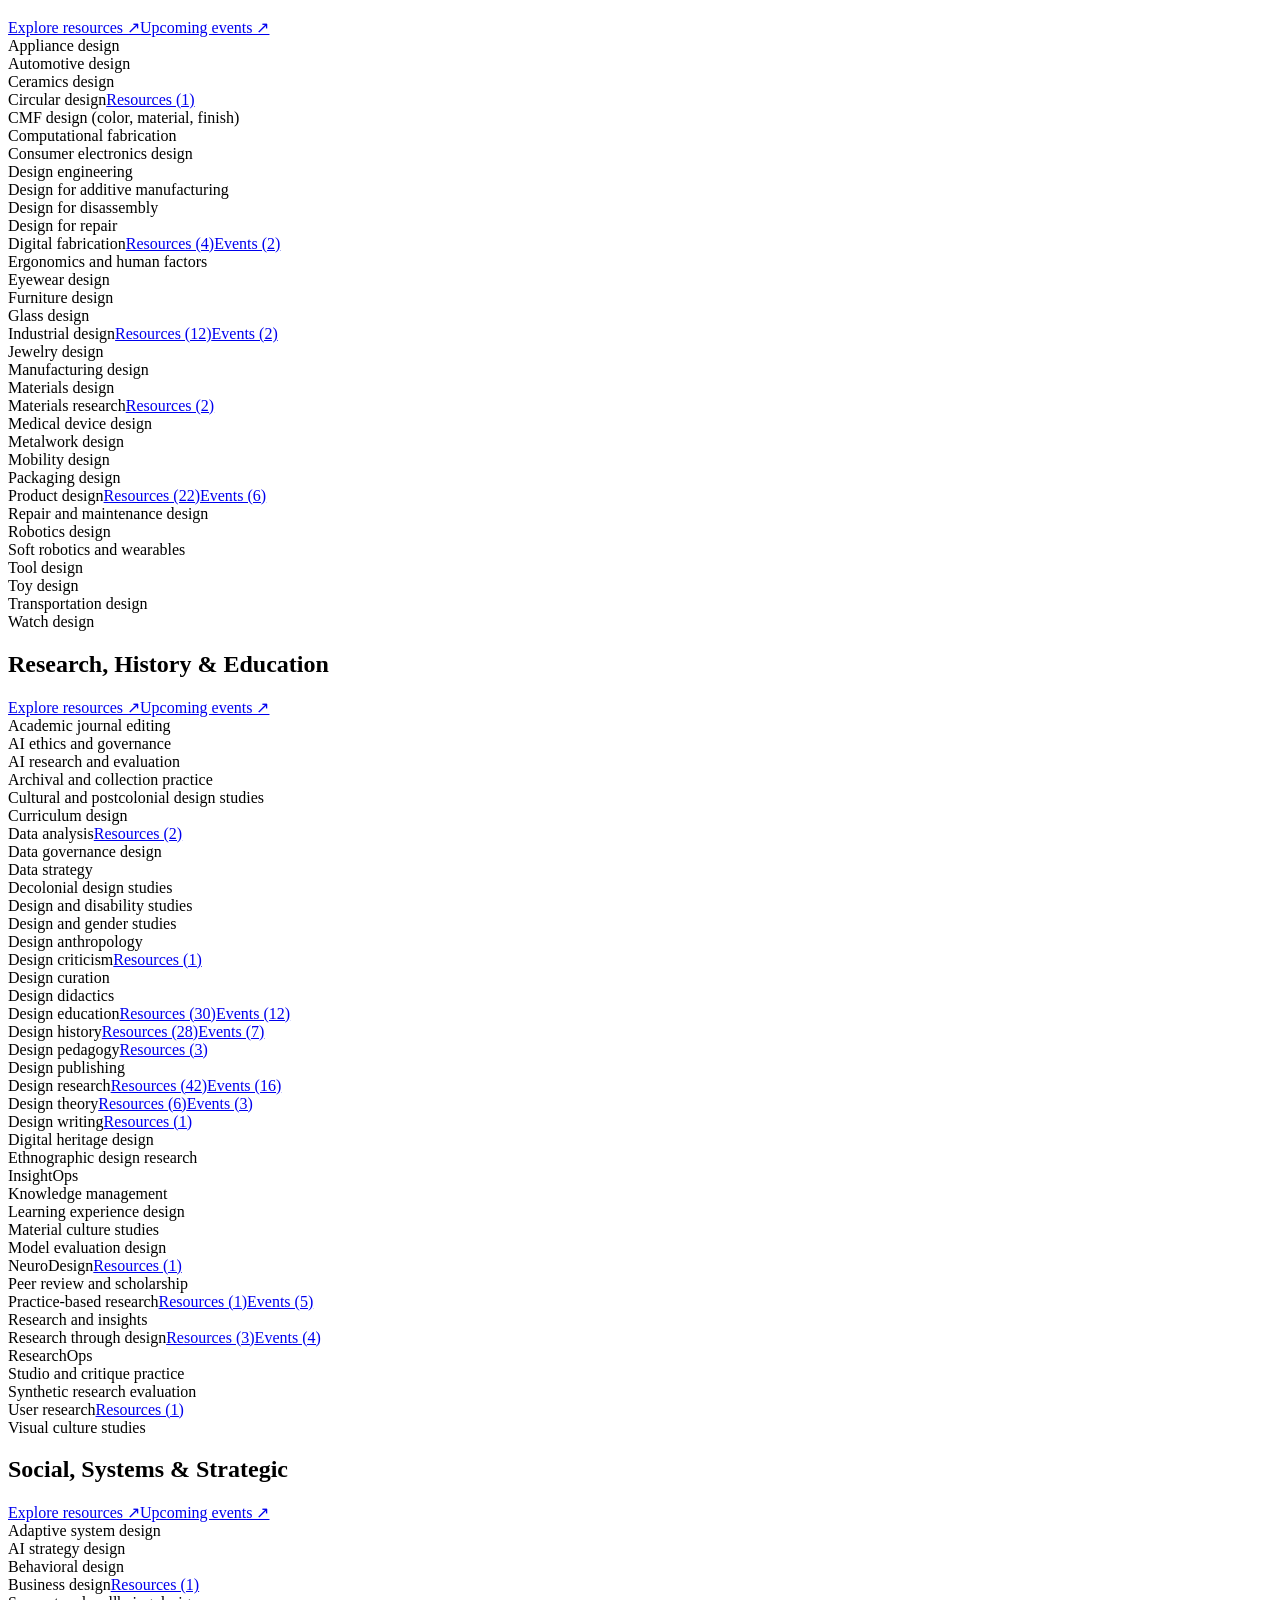
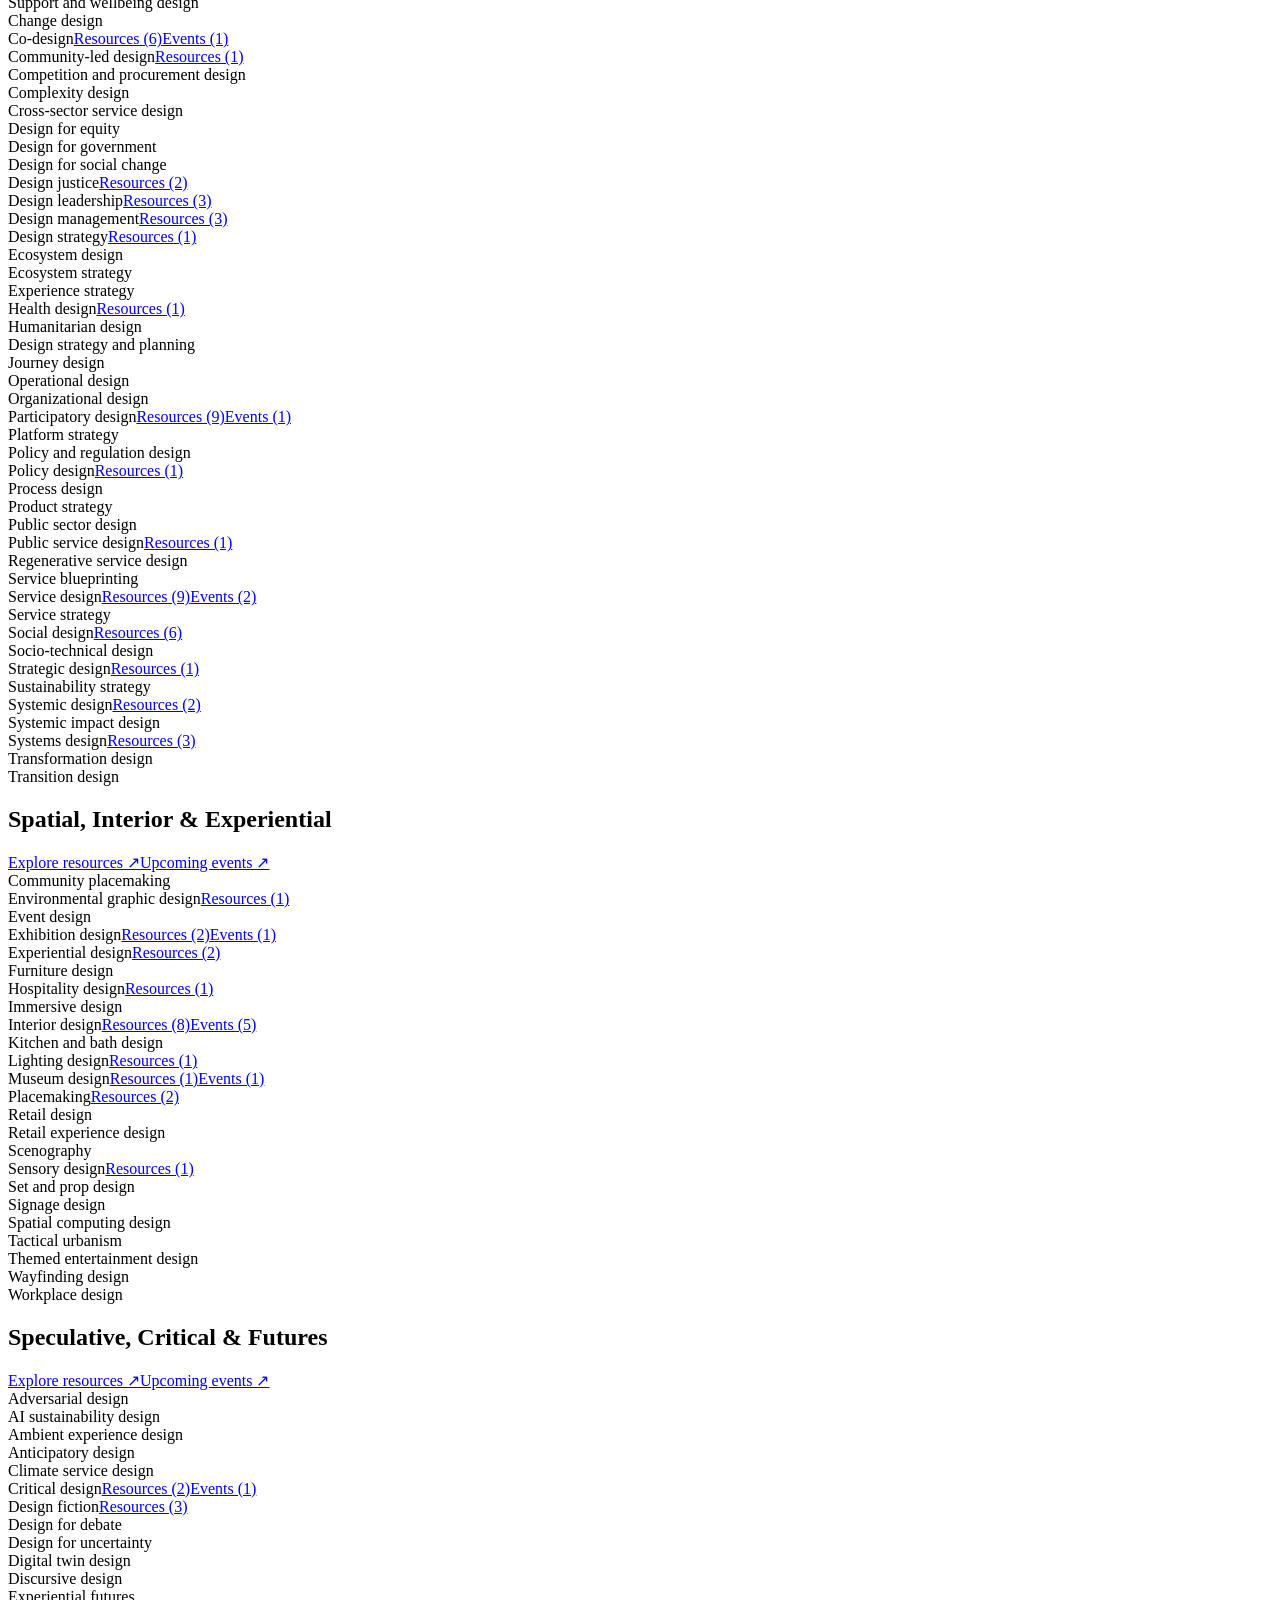
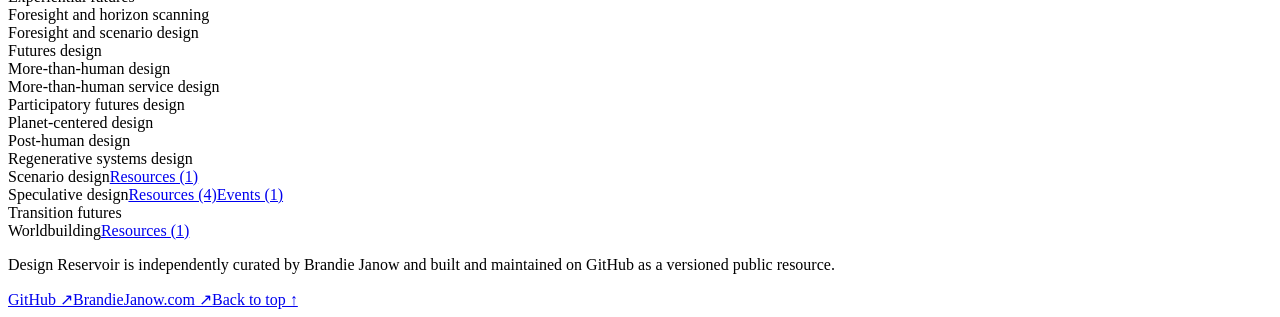
==== commit e9a13b09: "Load corrected gradient heading spacing" ====
--- a/atlas/index.html
+++ b/atlas/index.html
@@ -6,8 +6,8 @@
   <meta name="viewport" content="width=device-width,initial-scale=1">
   <meta name="description" content="The Design Atlas: a searchable interdisciplinary reference mapping hundreds of design practices across ten overlapping families.">
   <title>Design Atlas | Design Reservoir</title>
-  <link rel="stylesheet" href="../styles.css?v=20261120kodbrandgradient">
-  <link rel="stylesheet" href="./styles.css?v=20261120kodbrandgradient">
+  <link rel="stylesheet" href="../styles.css?v=20261120headingfix>
+  <link rel="stylesheet" href="./styles.css?v=20261120headingfix>
 
   <link rel="canonical" href="https://brandiejanow.github.io/design-reservoir/atlas/">
   <meta property="og:type" content="website">
--- a/styles.css
+++ b/styles.css
@@ -110,11 +110,32 @@
 .pagination #nextPage:focus-visible{outline-color:#0C1A3B}
 @media(max-width:600px){.hero:not(.compact-hero){padding:24px 22px 21px}.hero:not(.compact-hero) h1{font-size:clamp(46px,10vw,73px)}.hero:not(.compact-hero) .intro{font-size:17px}}
 
-/* KoD Brand Book 2026: restrained title accent, official colors only.
-   Electric Blue #2F5CFF + Electric Purple #D43DFF.
-   Keep headings black and all archive data visualization neutral. */
-.hero h1::after{
-  content:"";display:block;width:clamp(100px,15vw,180px);height:3px;
-  margin-top:16px;background:linear-gradient(90deg,#2F5CFF 0%,#D43DFF 100%);
+
+/* Heading gradients use only official Knowledge of Design colors. */
+.hero h1{color:#111111;background:linear-gradient(105deg,#2F5CFF 0%,#D43DFF 100%);-webkit-background-clip:text;background-clip:text;-webkit-text-fill-color:transparent;width:fit-content;max-width:100%;}
+.hero h1::after{content:none!important;display:none!important;}
+@media(forced-colors:active){.hero h1{background:none;-webkit-text-fill-color:currentColor;color:CanvasText;}}
+
+/* Official KoD Electric Blue for pagination. */
+.pagination #nextPage{background:#2F5CFF;border-color:#2F5CFF;color:#FFFFFF}
+.pagination #nextPage:hover:not(:disabled){background:#0C1A3B;border-color:#0C1A3B;color:#FFFFFF}
+.pagination #nextPage:focus-visible{outline-color:#2F5CFF}
+
+/* Prevent clipped descenders on gradient headings and separate the introduction. */
+.hero h1{
+  line-height:1.17;
+  padding-bottom:.14em;
+  overflow:visible;
 }
-@media(max-width:600px){.hero h1::after{width:110px;height:3px;margin-top:12px}}
+.compact-hero .intro,.hero:not(.compact-hero) .intro{
+  margin-top:25px;
+  font-size:clamp(16px,1.65vw,21px);
+  line-height:1.5;
+}
+@media(max-width:600px){
+  .compact-hero .intro,.hero:not(.compact-hero) .intro{
+    margin-top:20px;
+    font-size:16px;
+    line-height:1.5;
+  }
+}
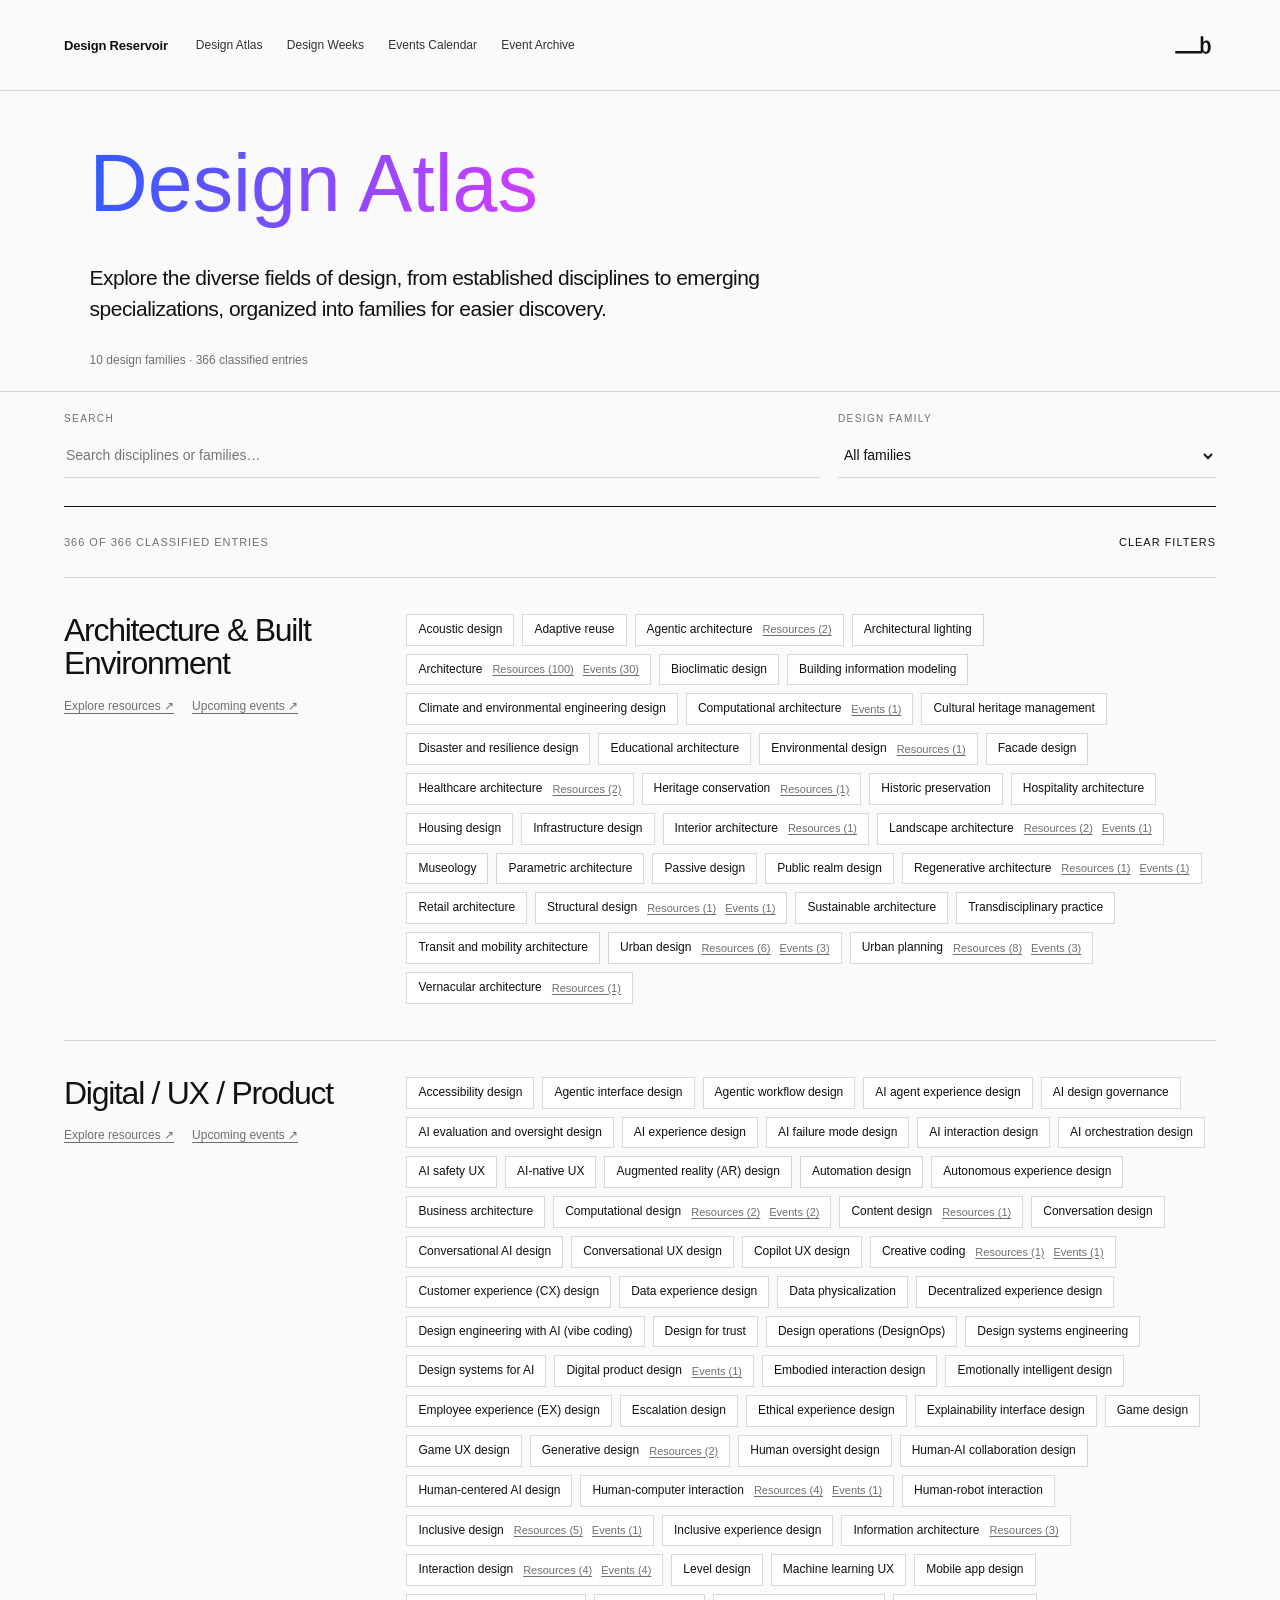
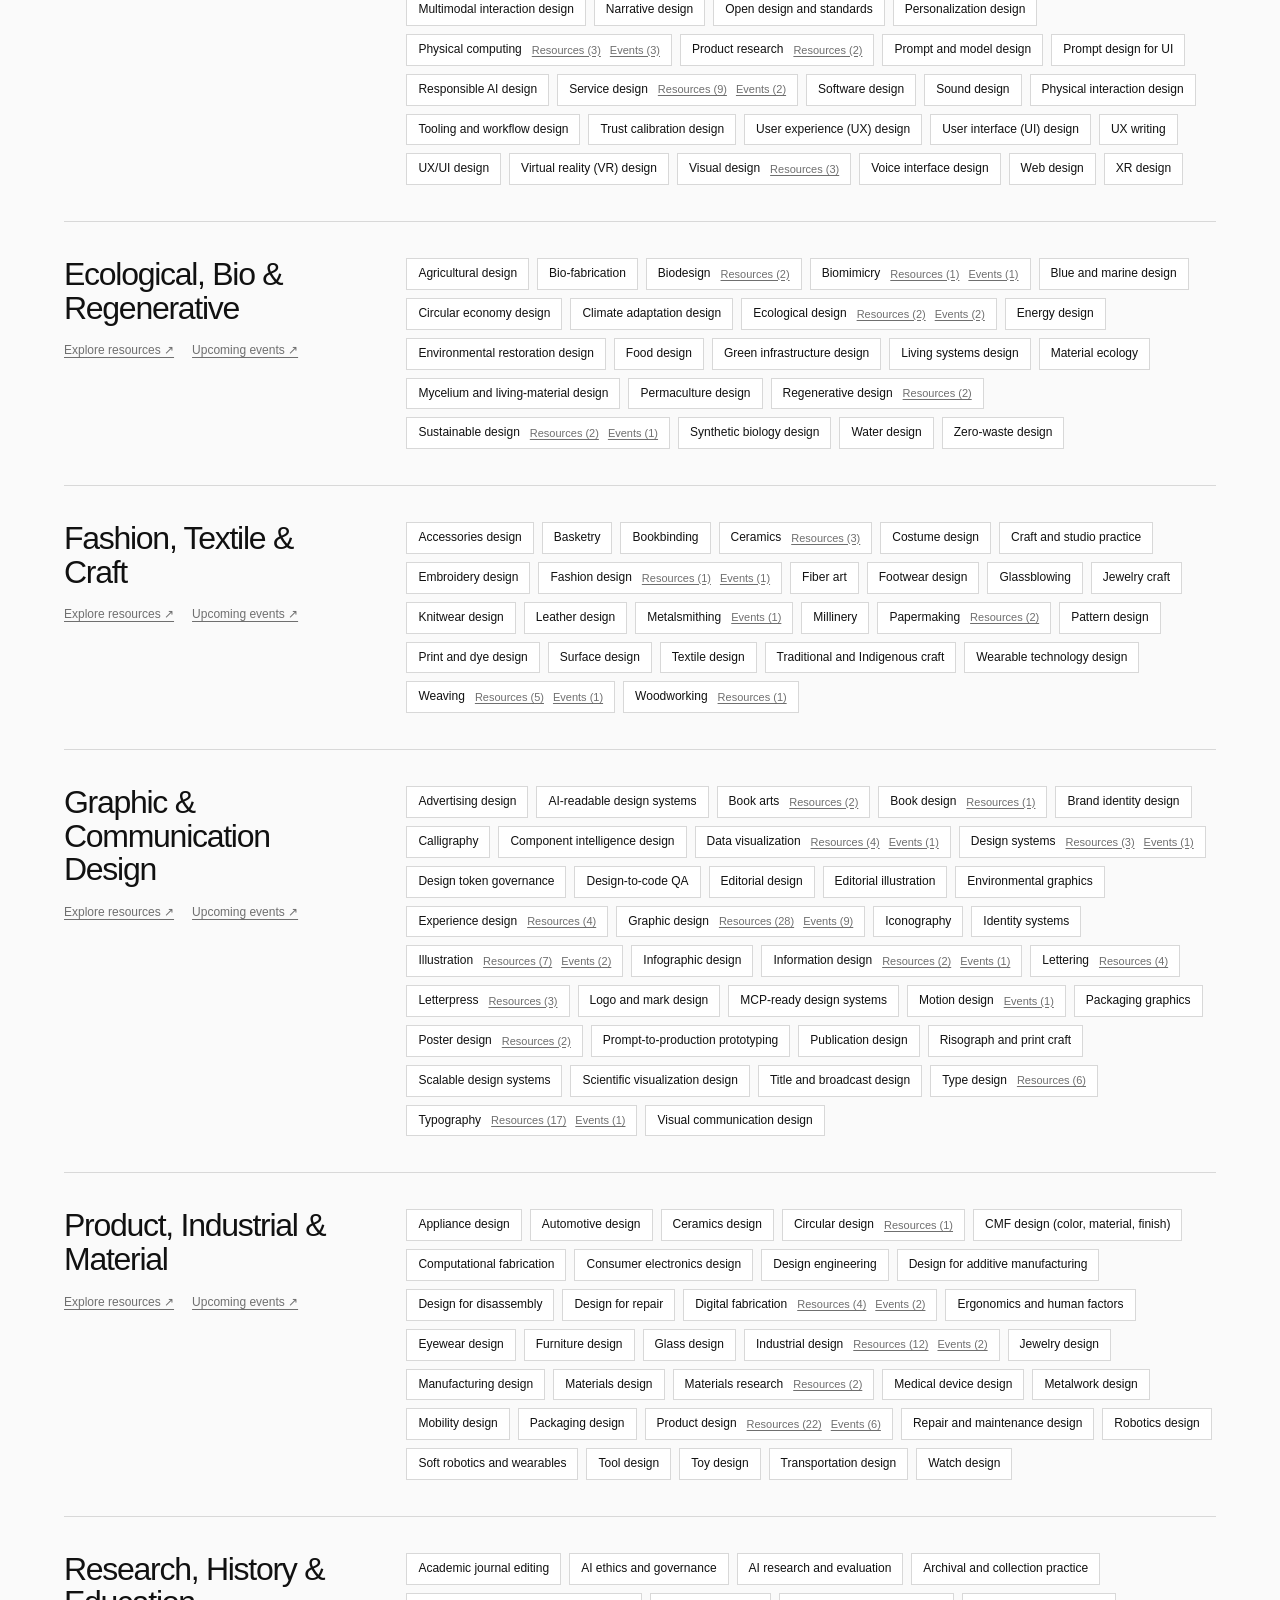
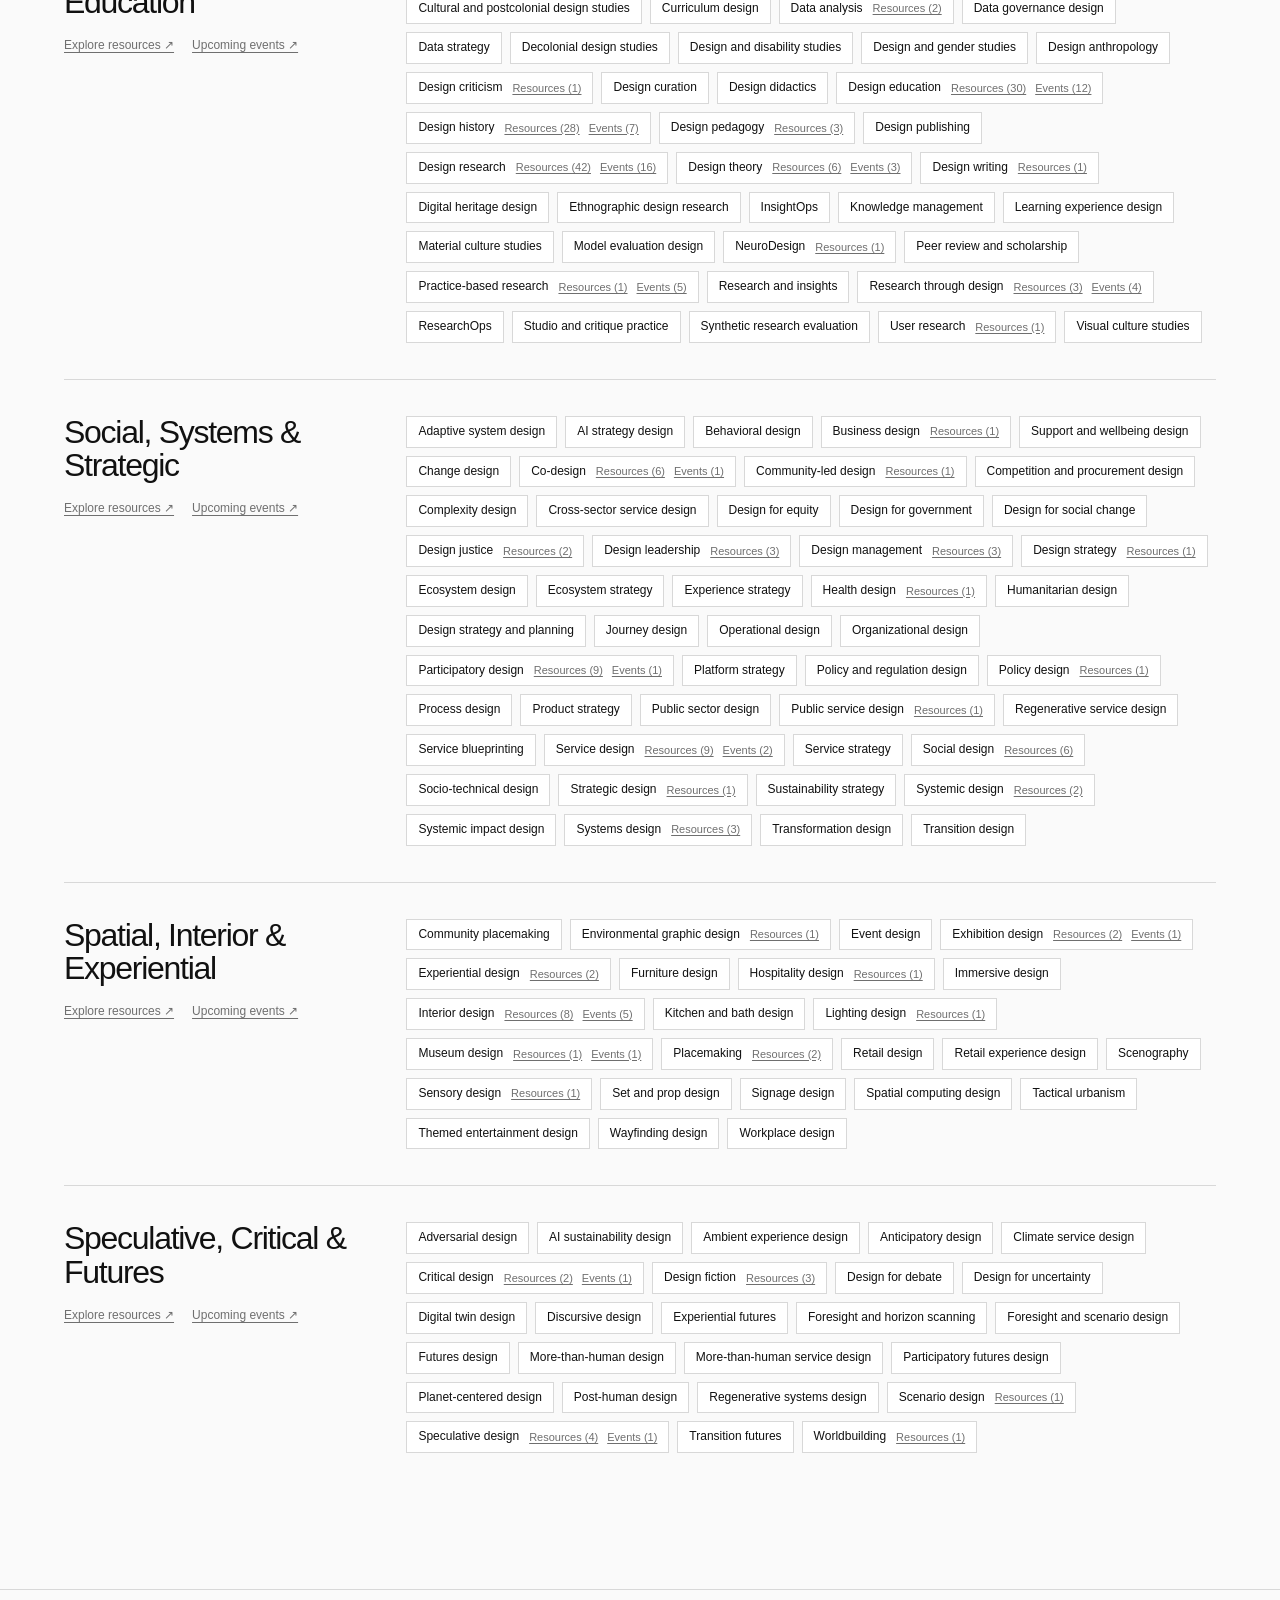
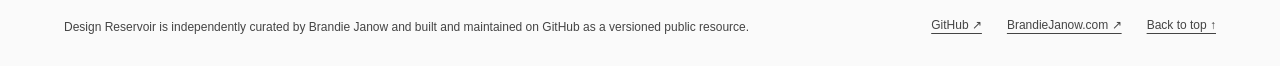
==== commit 1319b5af: "Repair malformed stylesheet URL attributes preventing styles from loading" ====
--- a/atlas/index.html
+++ b/atlas/index.html
@@ -6,8 +6,8 @@
   <meta name="viewport" content="width=device-width,initial-scale=1">
   <meta name="description" content="The Design Atlas: a searchable interdisciplinary reference mapping hundreds of design practices across ten overlapping families.">
   <title>Design Atlas | Design Reservoir</title>
-  <link rel="stylesheet" href="../styles.css?v=20261120headingfix>
-  <link rel="stylesheet" href="./styles.css?v=20261120headingfix>
+  <link rel="stylesheet" href="../styles.css?v=20261120headingfix">
+  <link rel="stylesheet" href="./styles.css?v=20261120headingfix">
 
   <link rel="canonical" href="https://brandiejanow.github.io/design-reservoir/atlas/">
   <meta property="og:type" content="website">
--- a/atlas/styles.css
+++ b/atlas/styles.css
@@ -0,0 +1,2 @@
+.index-nav .active{text-decoration:underline;text-underline-offset:4px}.atlas-toolbar{grid-template-columns:2fr 1fr}.atlas-family{display:grid;grid-template-columns:minmax(240px,.8fr) minmax(0,2.2fr);gap:48px;padding:36px 0;border-top:1px solid var(--line)}.atlas-family h2{margin:0;font-size:clamp(24px,2.5vw,38px);font-weight:400;letter-spacing:-.04em;line-height:1.05}.discipline-grid{display:flex;flex-wrap:wrap;gap:8px}.discipline{border:1px solid var(--line);padding:8px 11px;font-size:12px;line-height:1.15;background:#fff}.discipline:hover{border-color:var(--ink)}body.embed .index-nav{display:none}@media(max-width:800px){.atlas-toolbar{grid-template-columns:1fr}.atlas-family{grid-template-columns:1fr;gap:20px;padding:28px 0}.discipline{font-size:11px}}
+.atlas-family-heading{display:flex;flex-direction:column;align-items:flex-start;gap:18px}.atlas-family-links{display:flex;flex-wrap:wrap;gap:8px 18px;font-size:12px}.atlas-family-links a{color:var(--muted);text-decoration:underline;text-underline-offset:3px}.atlas-family-links a:hover{color:var(--ink)}.discipline{display:inline-flex;align-items:center;gap:10px;flex-wrap:wrap;max-width:100%}.discipline-links{display:inline-flex;gap:9px;align-items:center;font-size:11px}.discipline-links a{color:var(--muted);text-decoration:underline;text-underline-offset:2px}.discipline-links a:hover{color:var(--ink)}
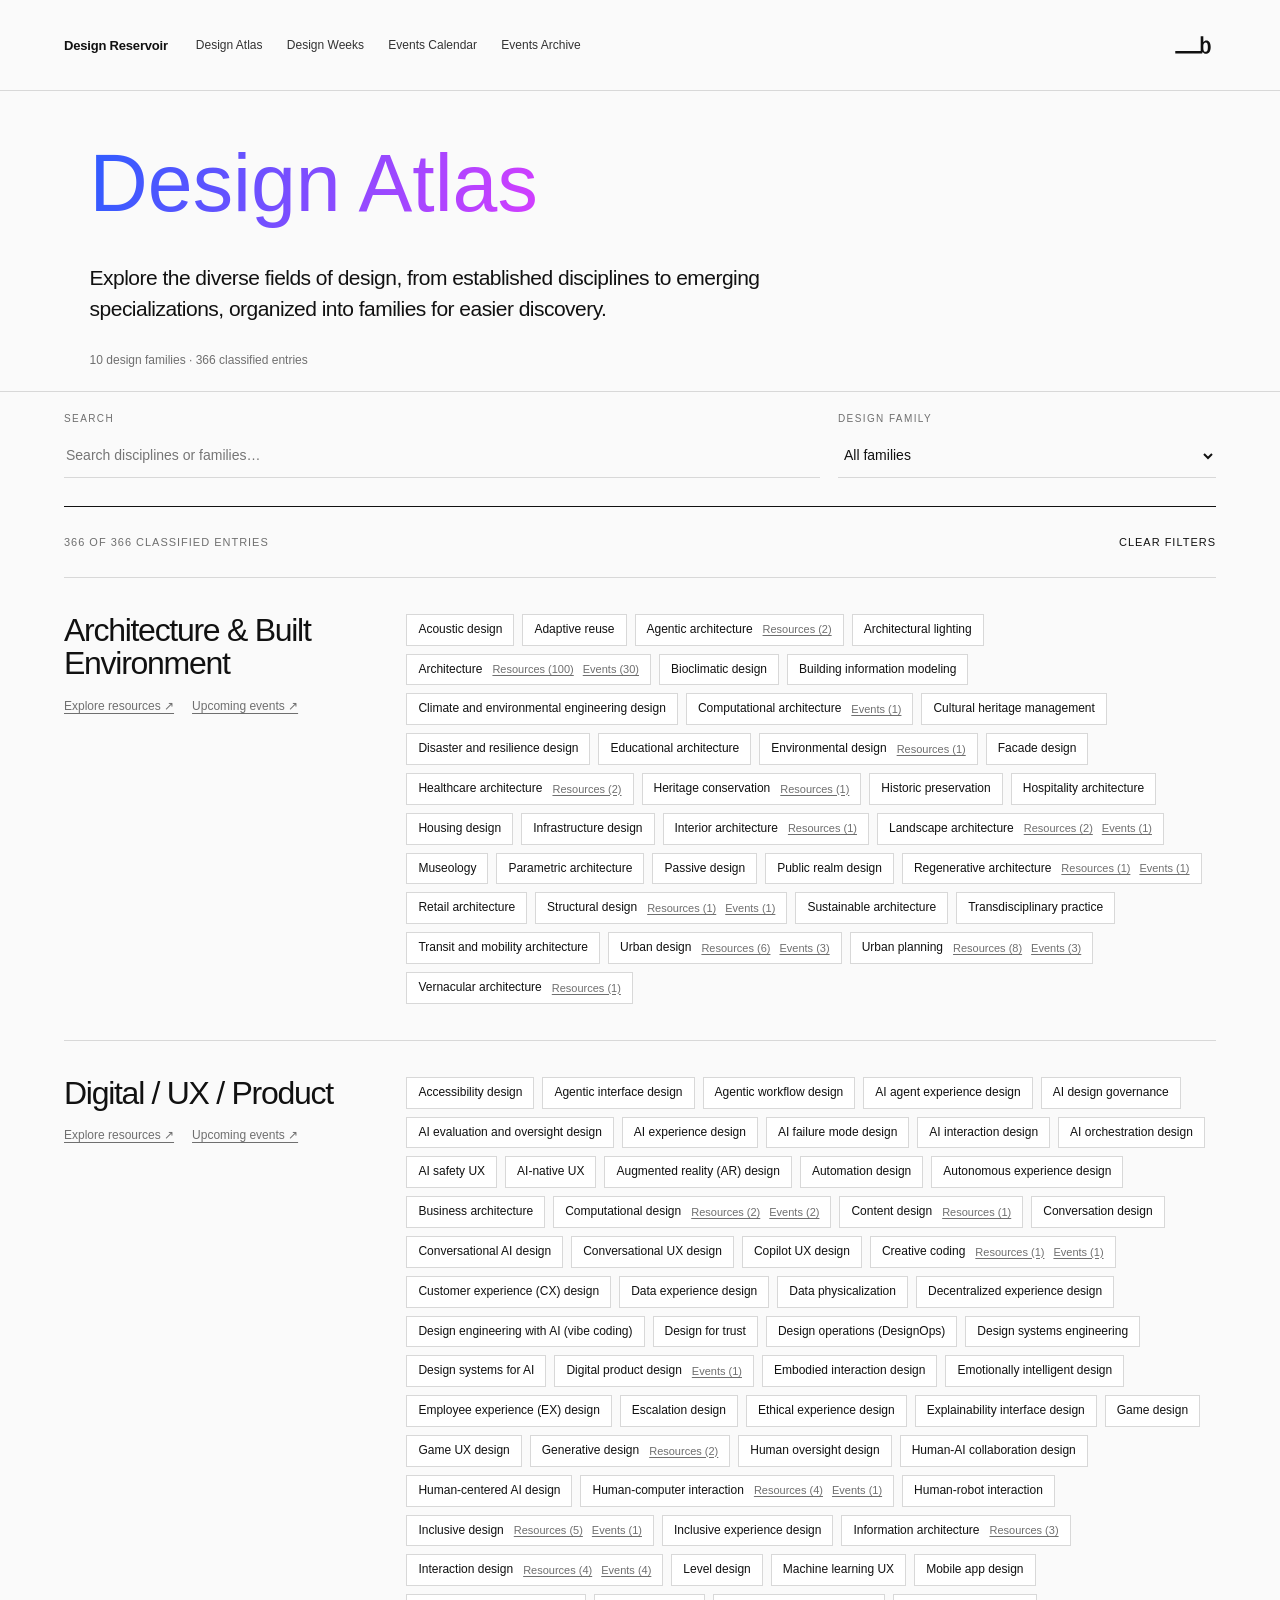
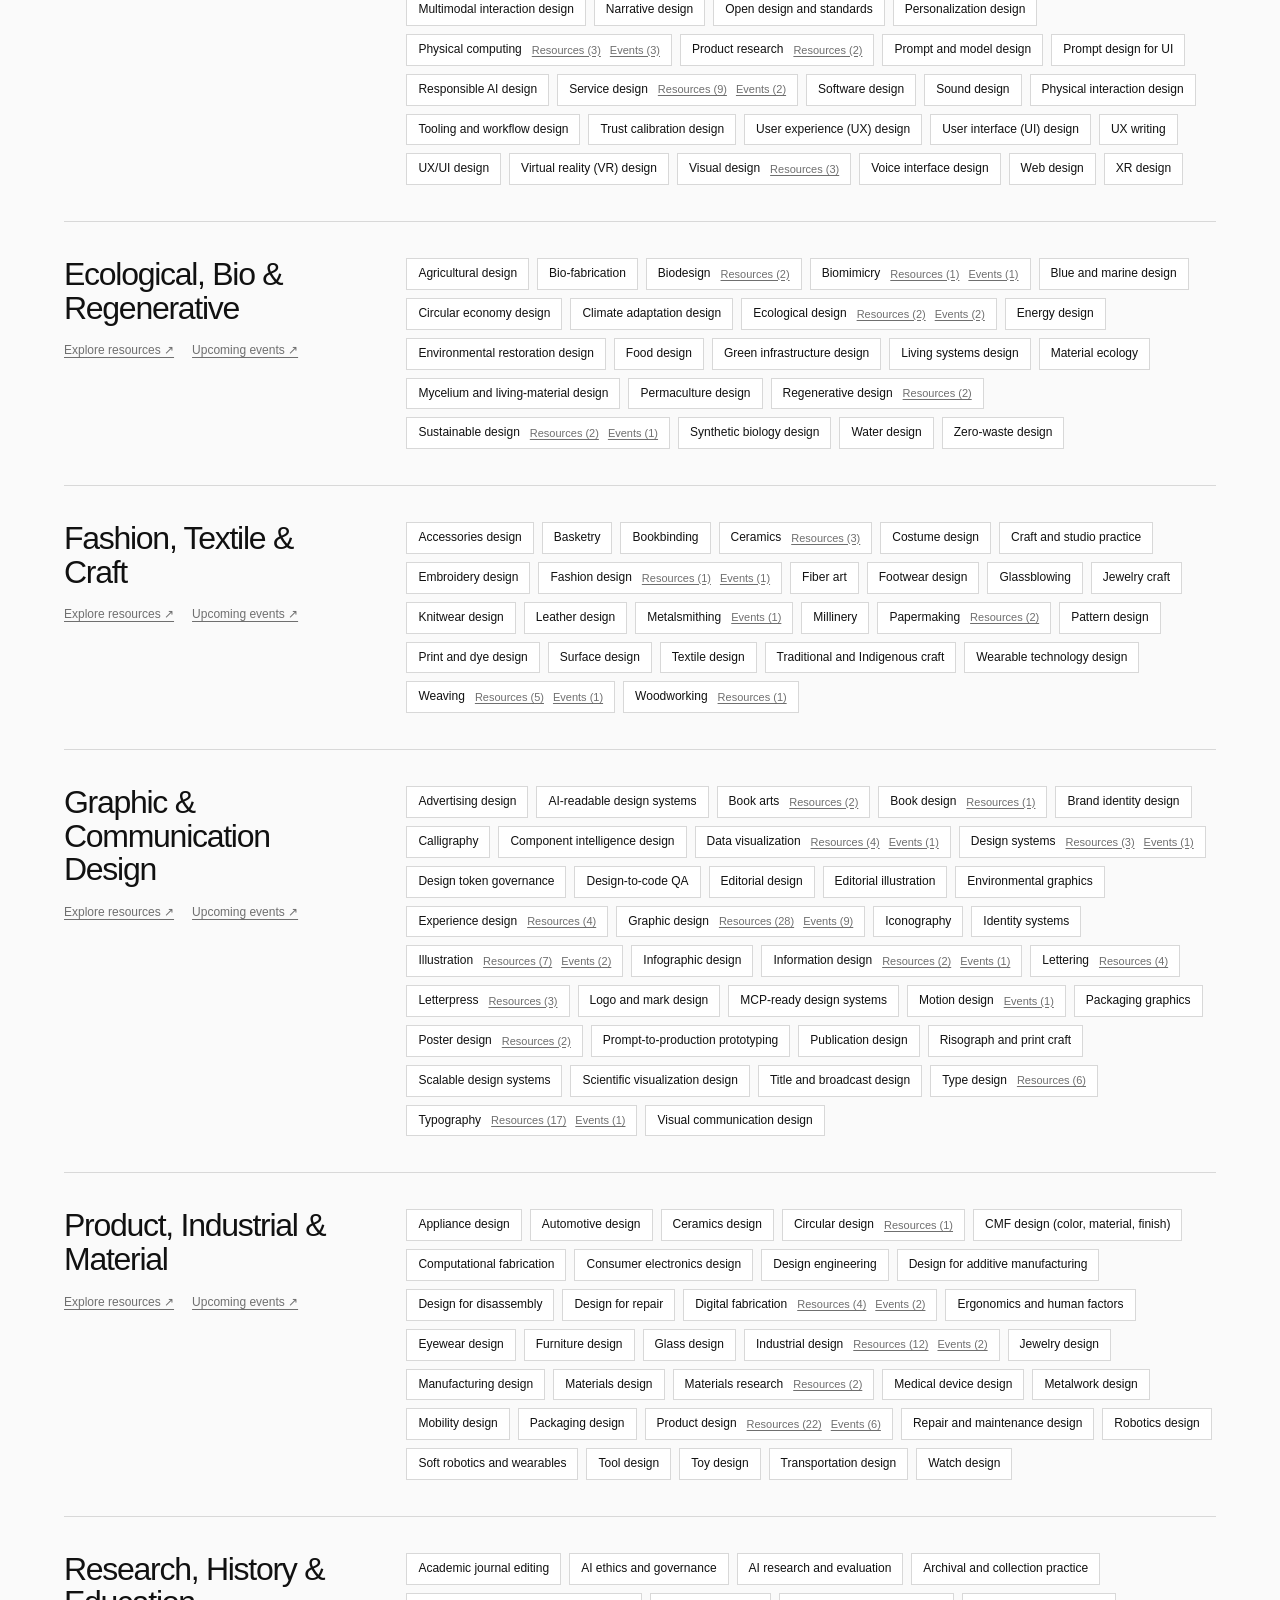
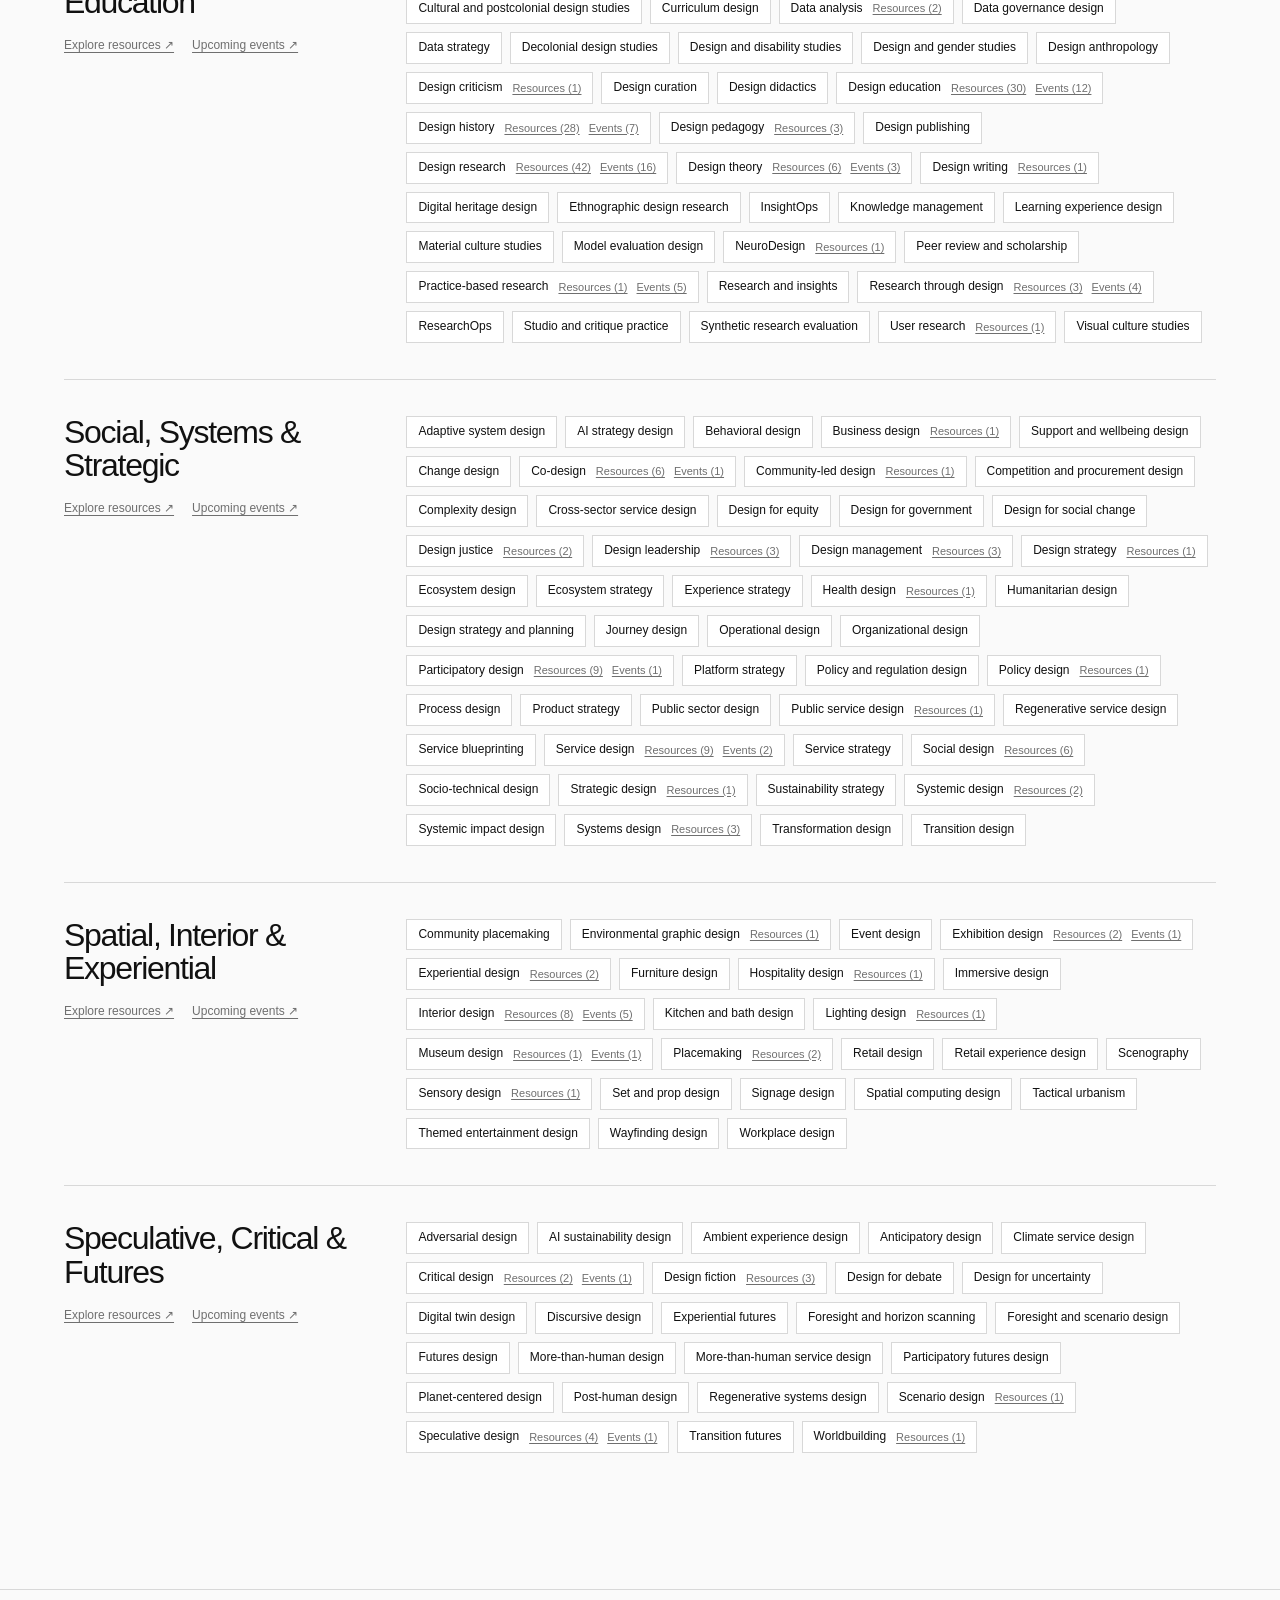
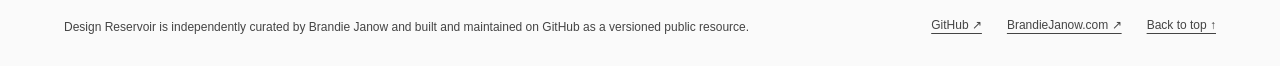
==== commit 3f8a159a: "Standardize Events Archive naming across navigation and page" ====
--- a/atlas/index.html
+++ b/atlas/index.html
@@ -34,7 +34,7 @@
       <a href="../atlas/" class="active" aria-current="page">Design Atlas</a>
       <a href="../design-weeks/">Design Weeks</a>
       <a href="../events/">Events Calendar</a>
-      <a href="../events/archive.html">Event Archive</a>
+      <a href="../events/archive.html">Events Archive</a>
     </nav>
     <details class="mobile-nav">
       <summary>Explore <span class="menu-symbol" aria-hidden="true">☰</span></summary>
@@ -44,7 +44,7 @@
         <a href="../atlas/" class="active" aria-current="page">Design Atlas</a>
         <a href="../design-weeks/">Design Weeks</a>
         <a href="../events/">Events Calendar</a>
-        <a href="../events/archive.html">Event Archive</a>
+        <a href="../events/archive.html">Events Archive</a>
       </nav>
     </details>
     <span class="name" aria-label="Brandie Janow logo"><img src="../assets/b-logo.svg" alt=""></span>
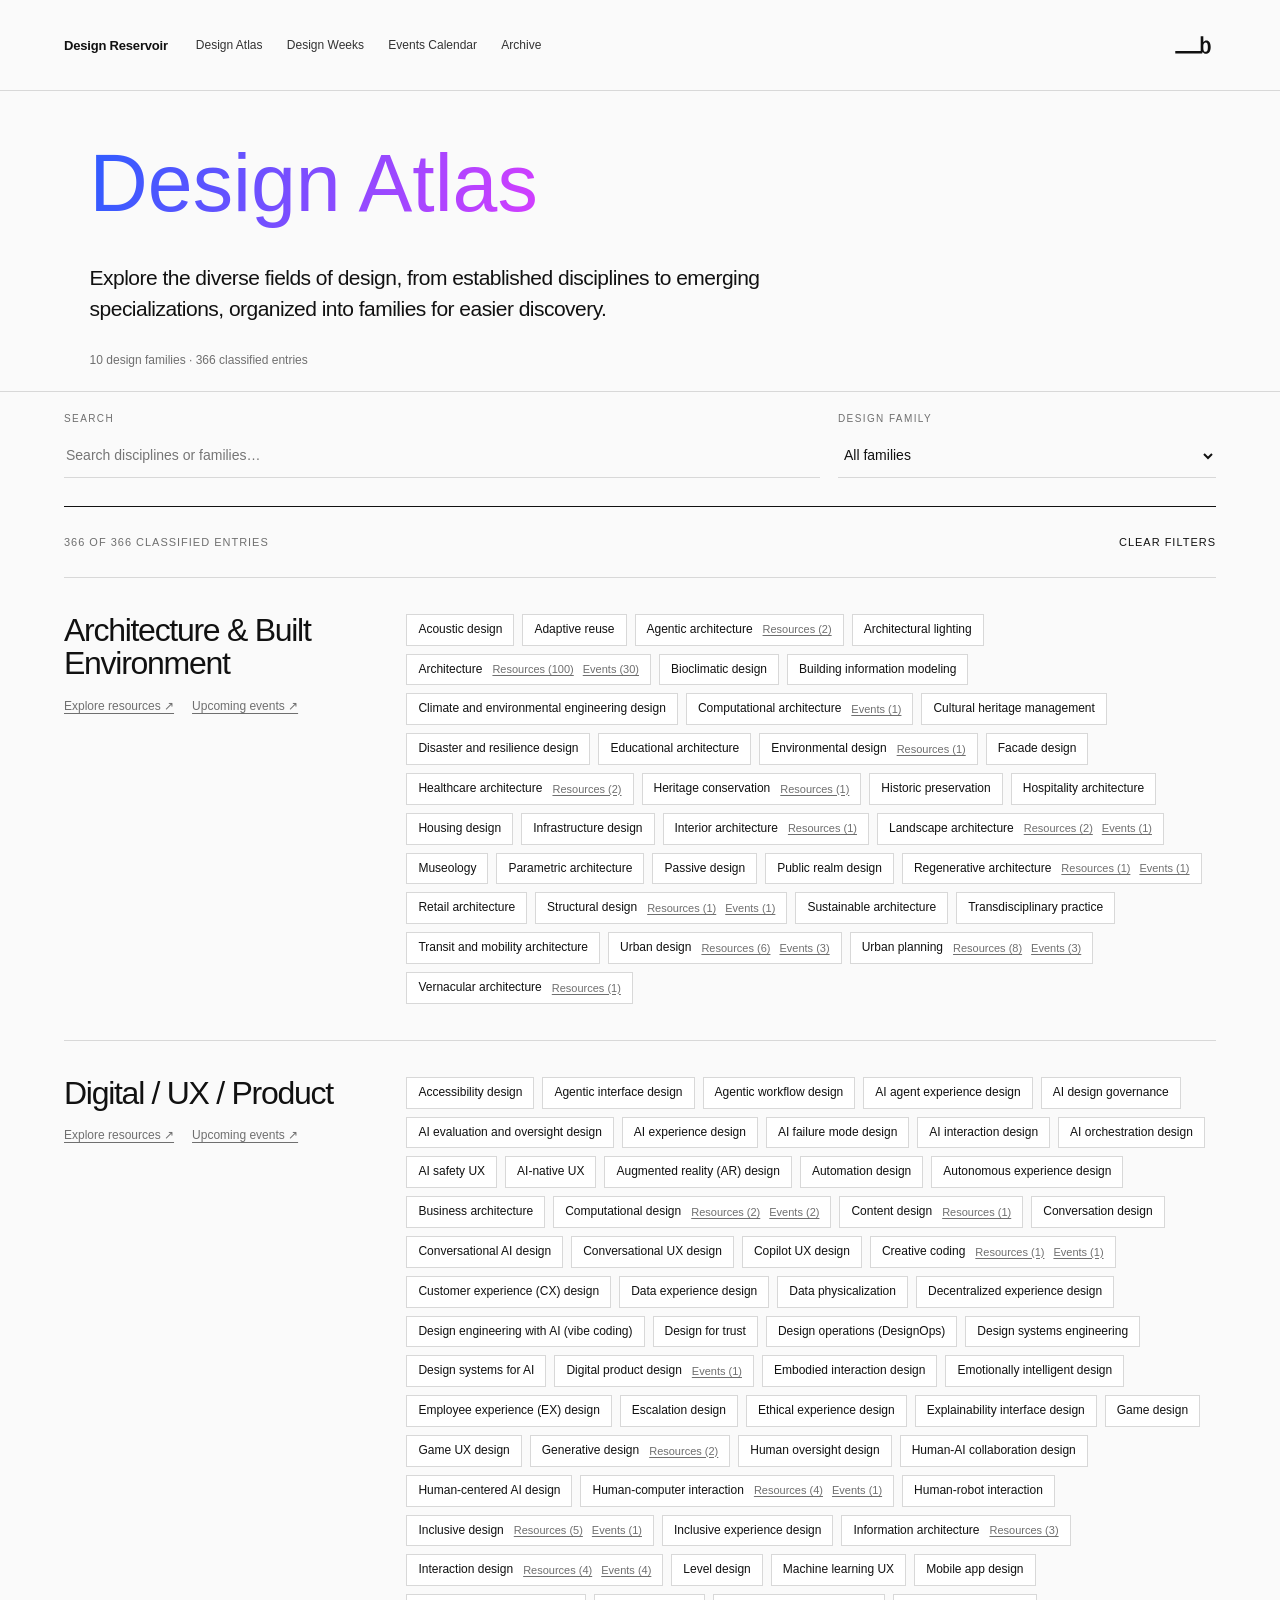
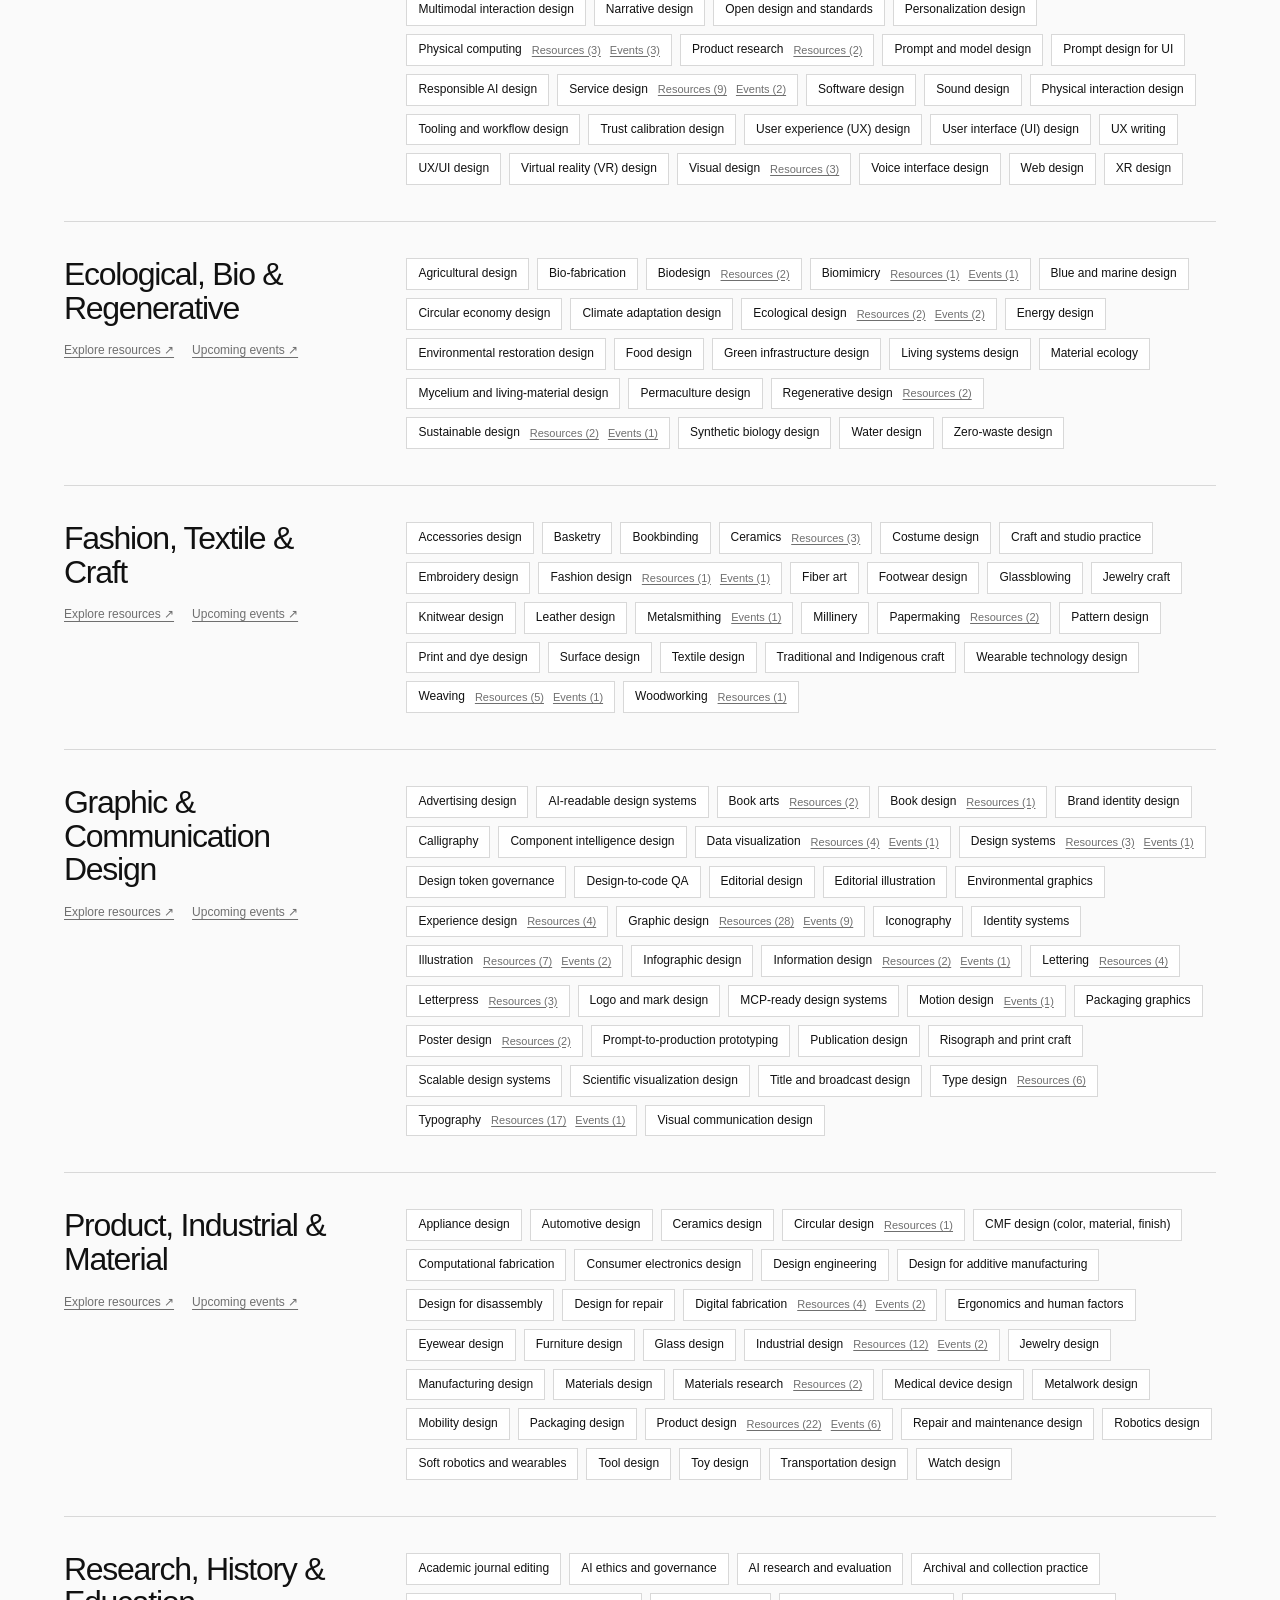
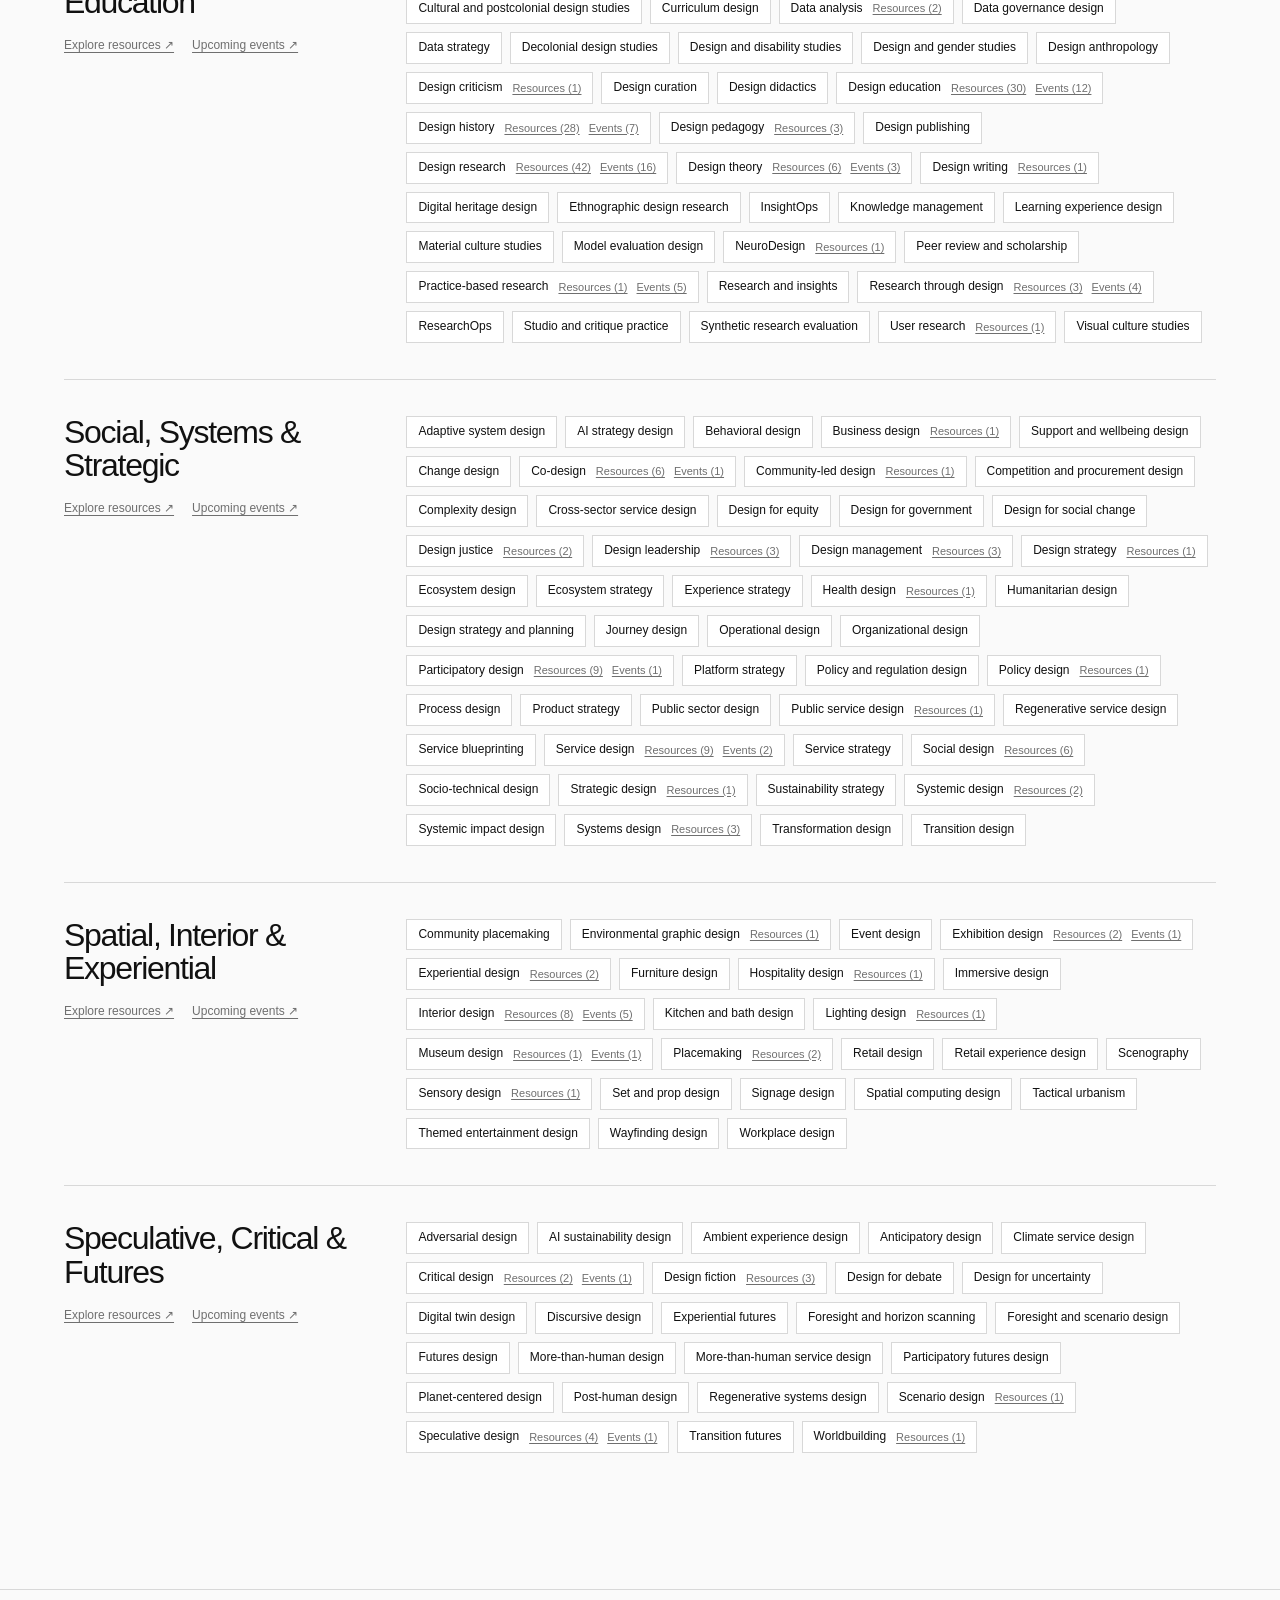
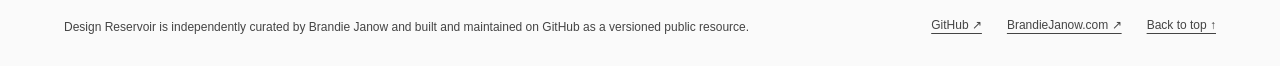
==== commit 4aad305d: "Simplify Archive naming and remove redundant visual introduction" ====
--- a/atlas/index.html
+++ b/atlas/index.html
@@ -34,7 +34,7 @@
       <a href="../atlas/" class="active" aria-current="page">Design Atlas</a>
       <a href="../design-weeks/">Design Weeks</a>
       <a href="../events/">Events Calendar</a>
-      <a href="../events/archive.html">Events Archive</a>
+      <a href="../events/archive.html">Archive</a>
     </nav>
     <details class="mobile-nav">
       <summary>Explore <span class="menu-symbol" aria-hidden="true">☰</span></summary>
@@ -44,7 +44,7 @@
         <a href="../atlas/" class="active" aria-current="page">Design Atlas</a>
         <a href="../design-weeks/">Design Weeks</a>
         <a href="../events/">Events Calendar</a>
-        <a href="../events/archive.html">Events Archive</a>
+        <a href="../events/archive.html">Archive</a>
       </nav>
     </details>
     <span class="name" aria-label="Brandie Janow logo"><img src="../assets/b-logo.svg" alt=""></span>
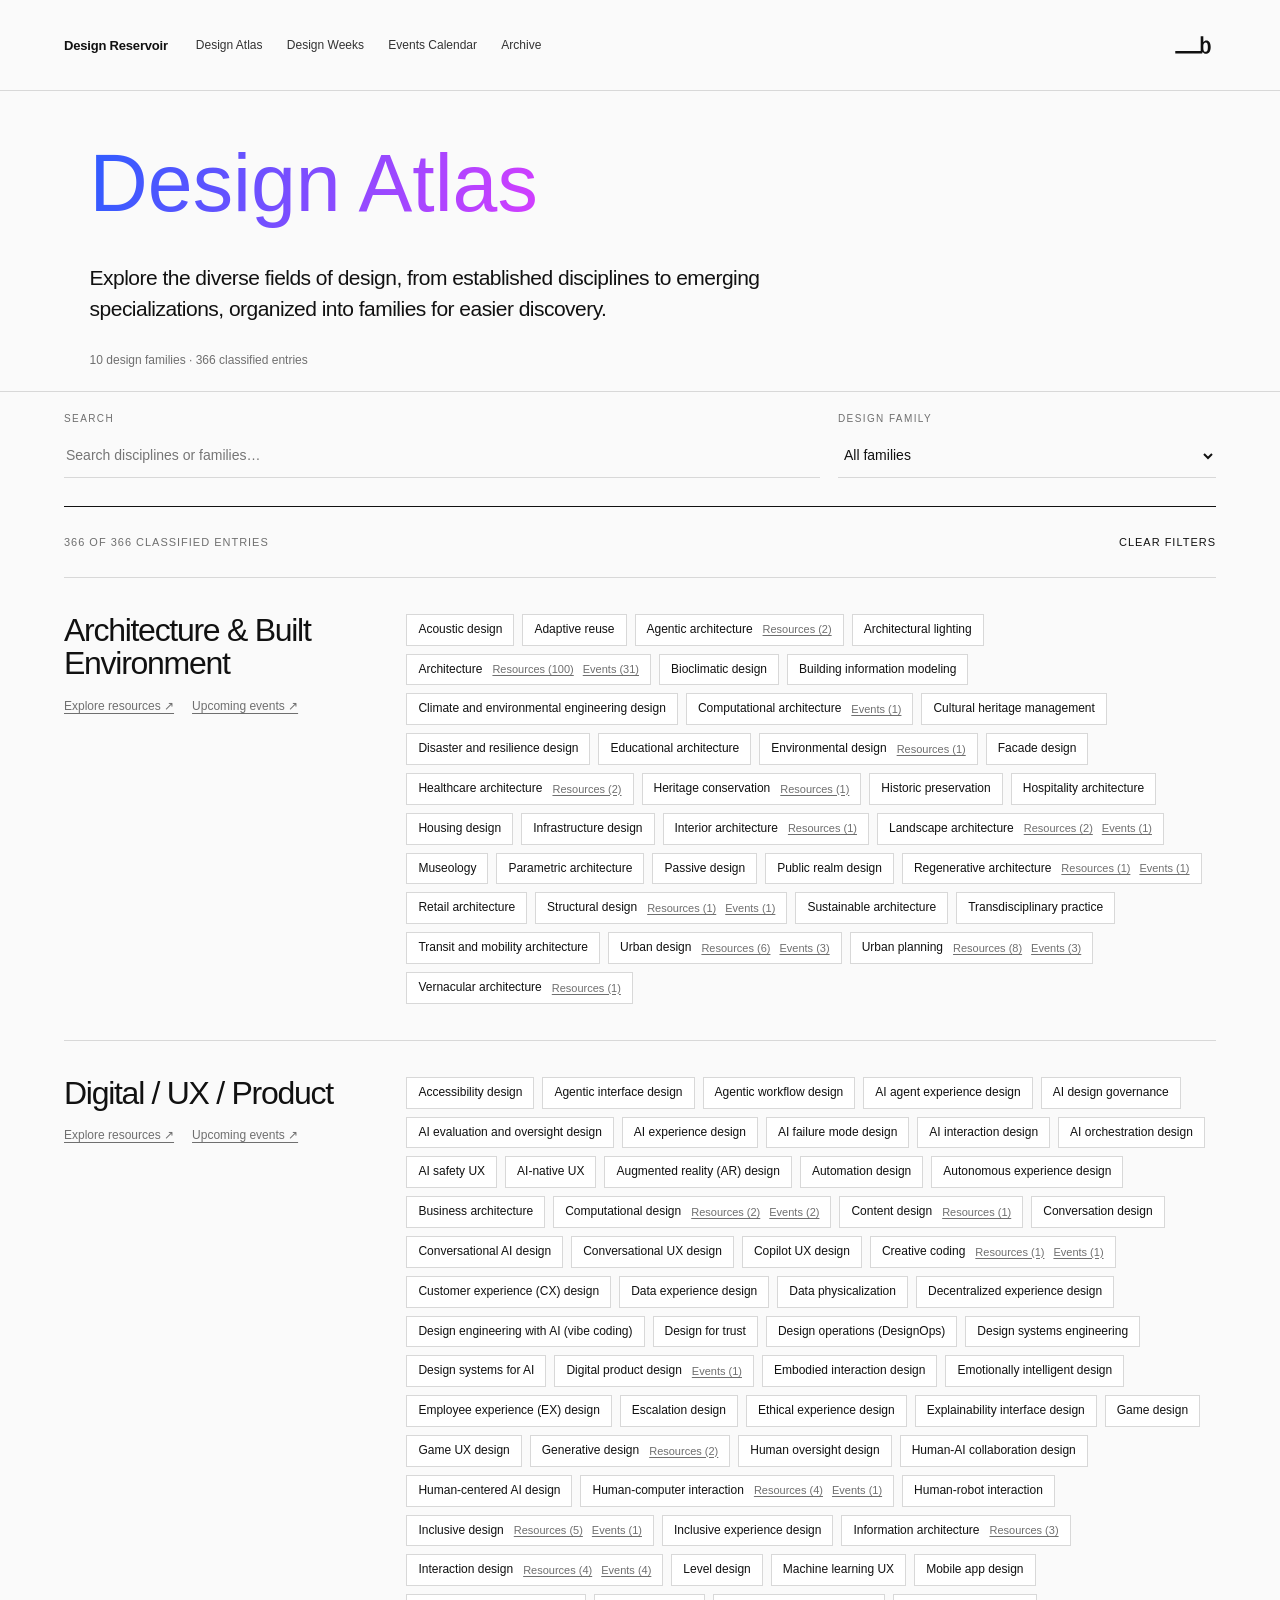
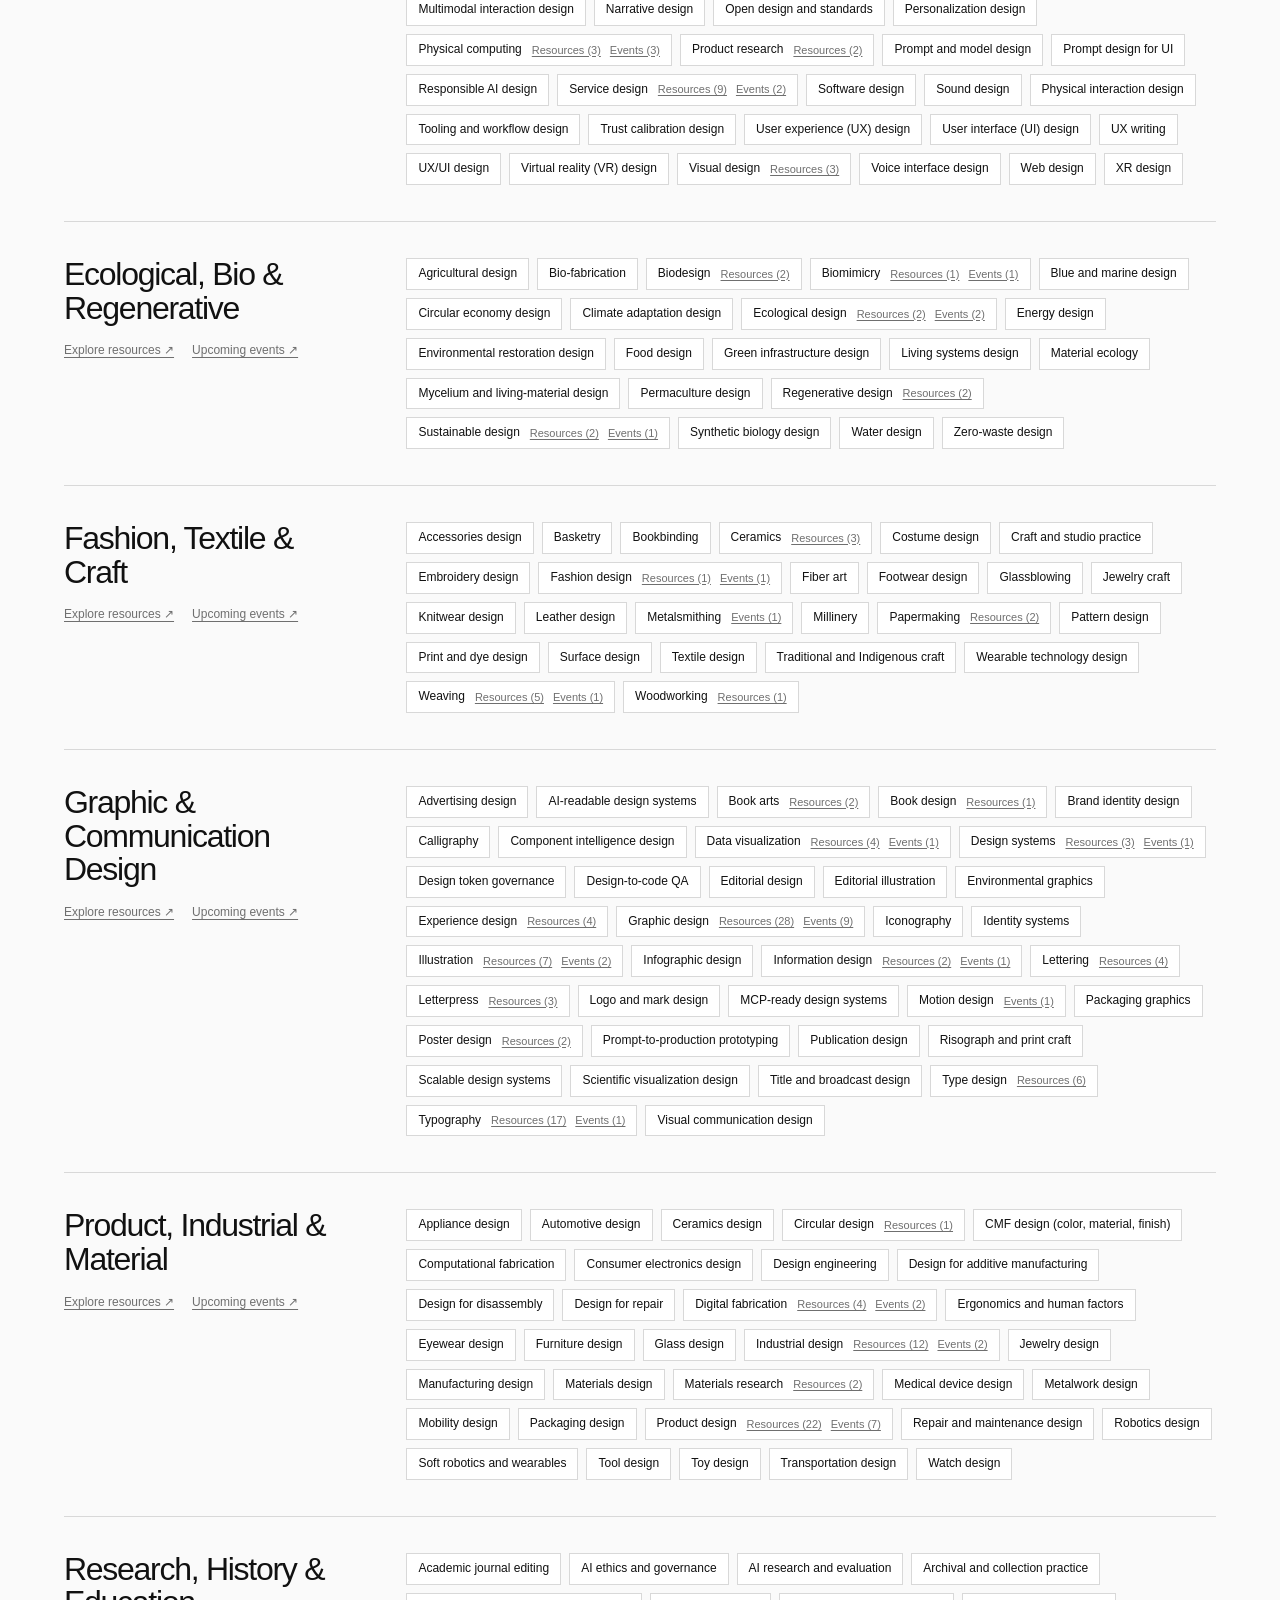
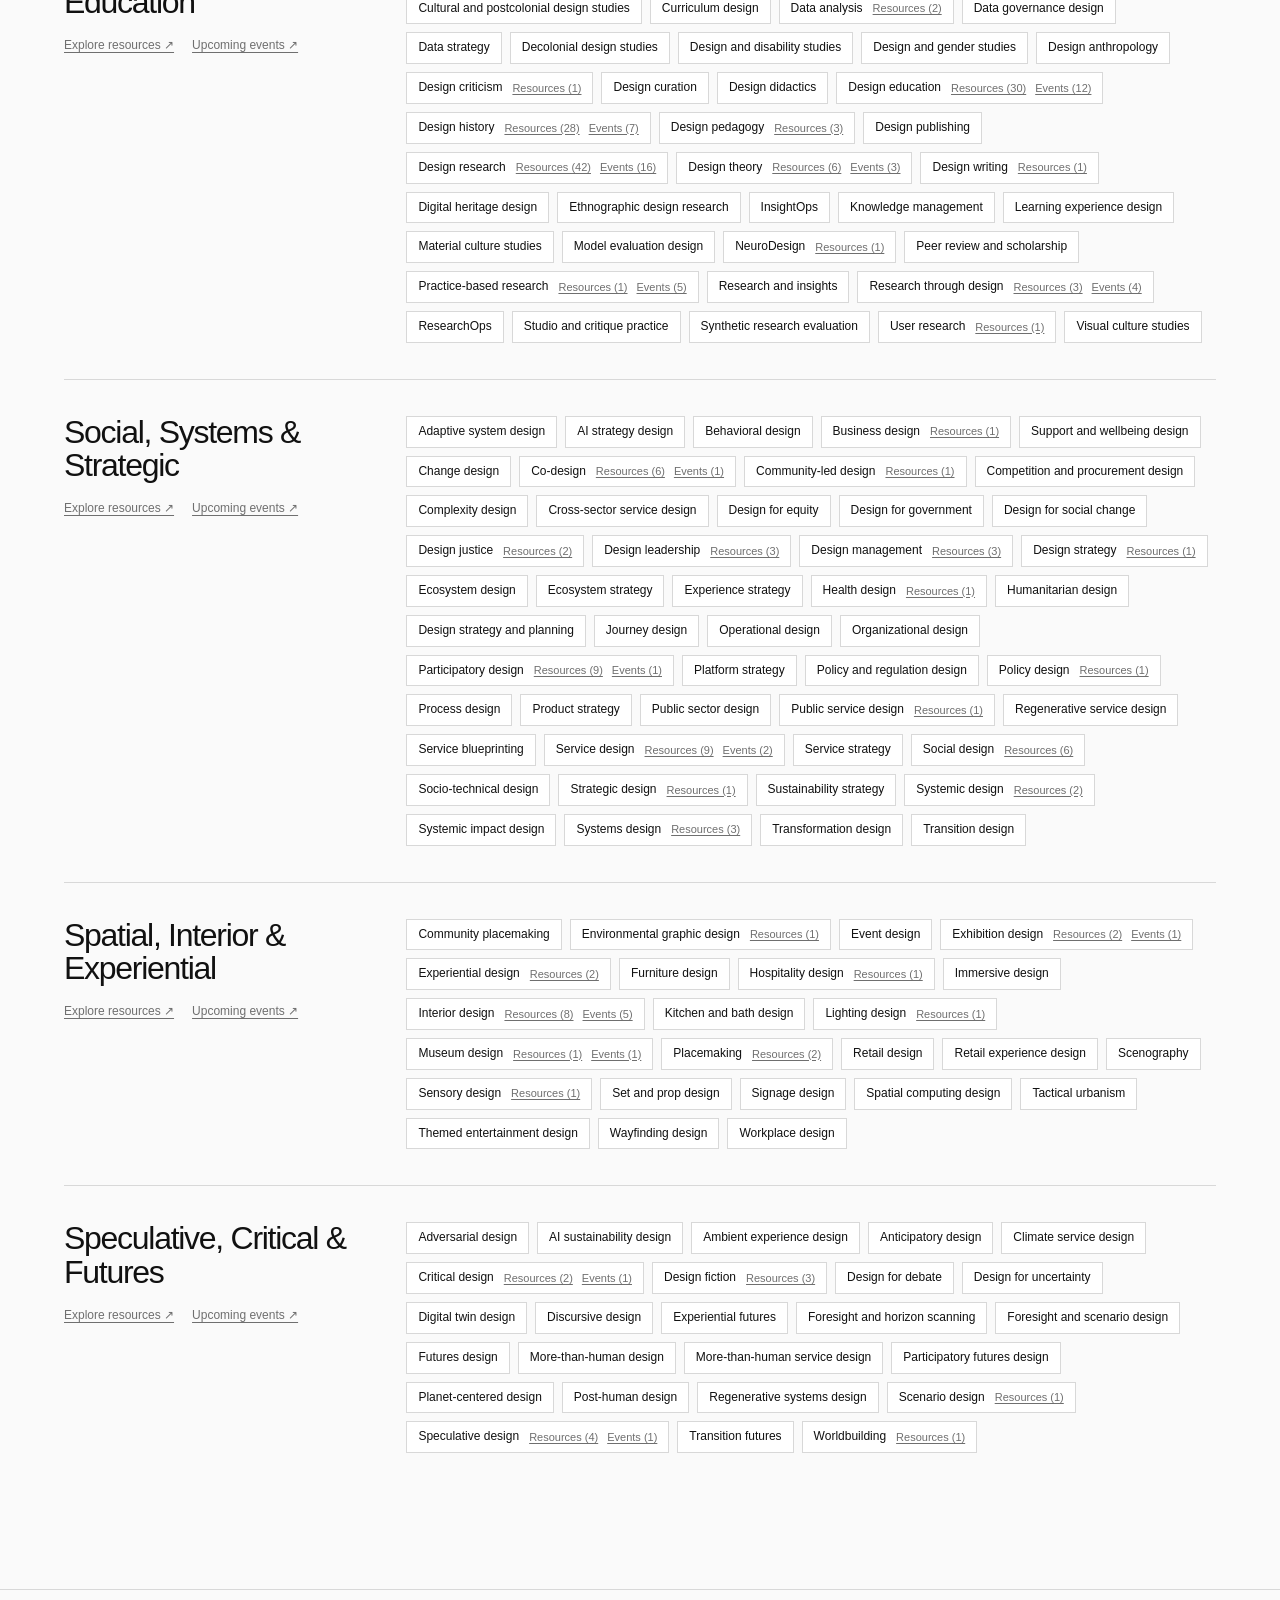
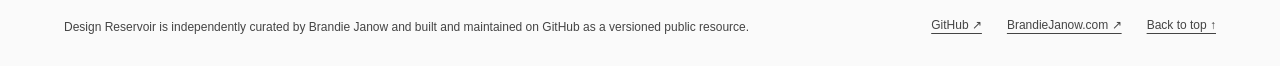
==== commit a40ab24d: "Refresh browser asset URLs for Archive labels, listing updates and country coverage" ====
--- a/atlas/index.html
+++ b/atlas/index.html
@@ -6,8 +6,8 @@
   <meta name="viewport" content="width=device-width,initial-scale=1">
   <meta name="description" content="The Design Atlas: a searchable interdisciplinary reference mapping hundreds of design practices across ten overlapping families.">
   <title>Design Atlas | Design Reservoir</title>
-  <link rel="stylesheet" href="../styles.css?v=20261120headingfix">
-  <link rel="stylesheet" href="./styles.css?v=20261120headingfix">
+  <link rel="stylesheet" href="../styles.css?v=20261120archivecountryreview2">
+  <link rel="stylesheet" href="./styles.css?v=20261120archivecountryreview2">
 
   <link rel="canonical" href="https://brandiejanow.github.io/design-reservoir/atlas/">
   <meta property="og:type" content="website">
@@ -67,6 +67,6 @@
     
   </main>
 <footer class="reservoir-footer"><p>Design Reservoir is independently curated by Brandie Janow and built and maintained on GitHub as a versioned public resource.</p><nav aria-label="Footer navigation"><a href="https://github.com/brandiejanow/design-reservoir" target="_blank" rel="noopener">GitHub ↗</a><a href="https://www.brandiejanow.com/" target="_top">BrandieJanow.com ↗</a><a href="#top" class="back-to-top">Back to top ↑</a></nav></footer>
-  <script src="./app.js?v=20261022sources"></script>
+  <script src="./app.js?v=20261120archivecountryreview2"></script>
 </body>
 </html>
